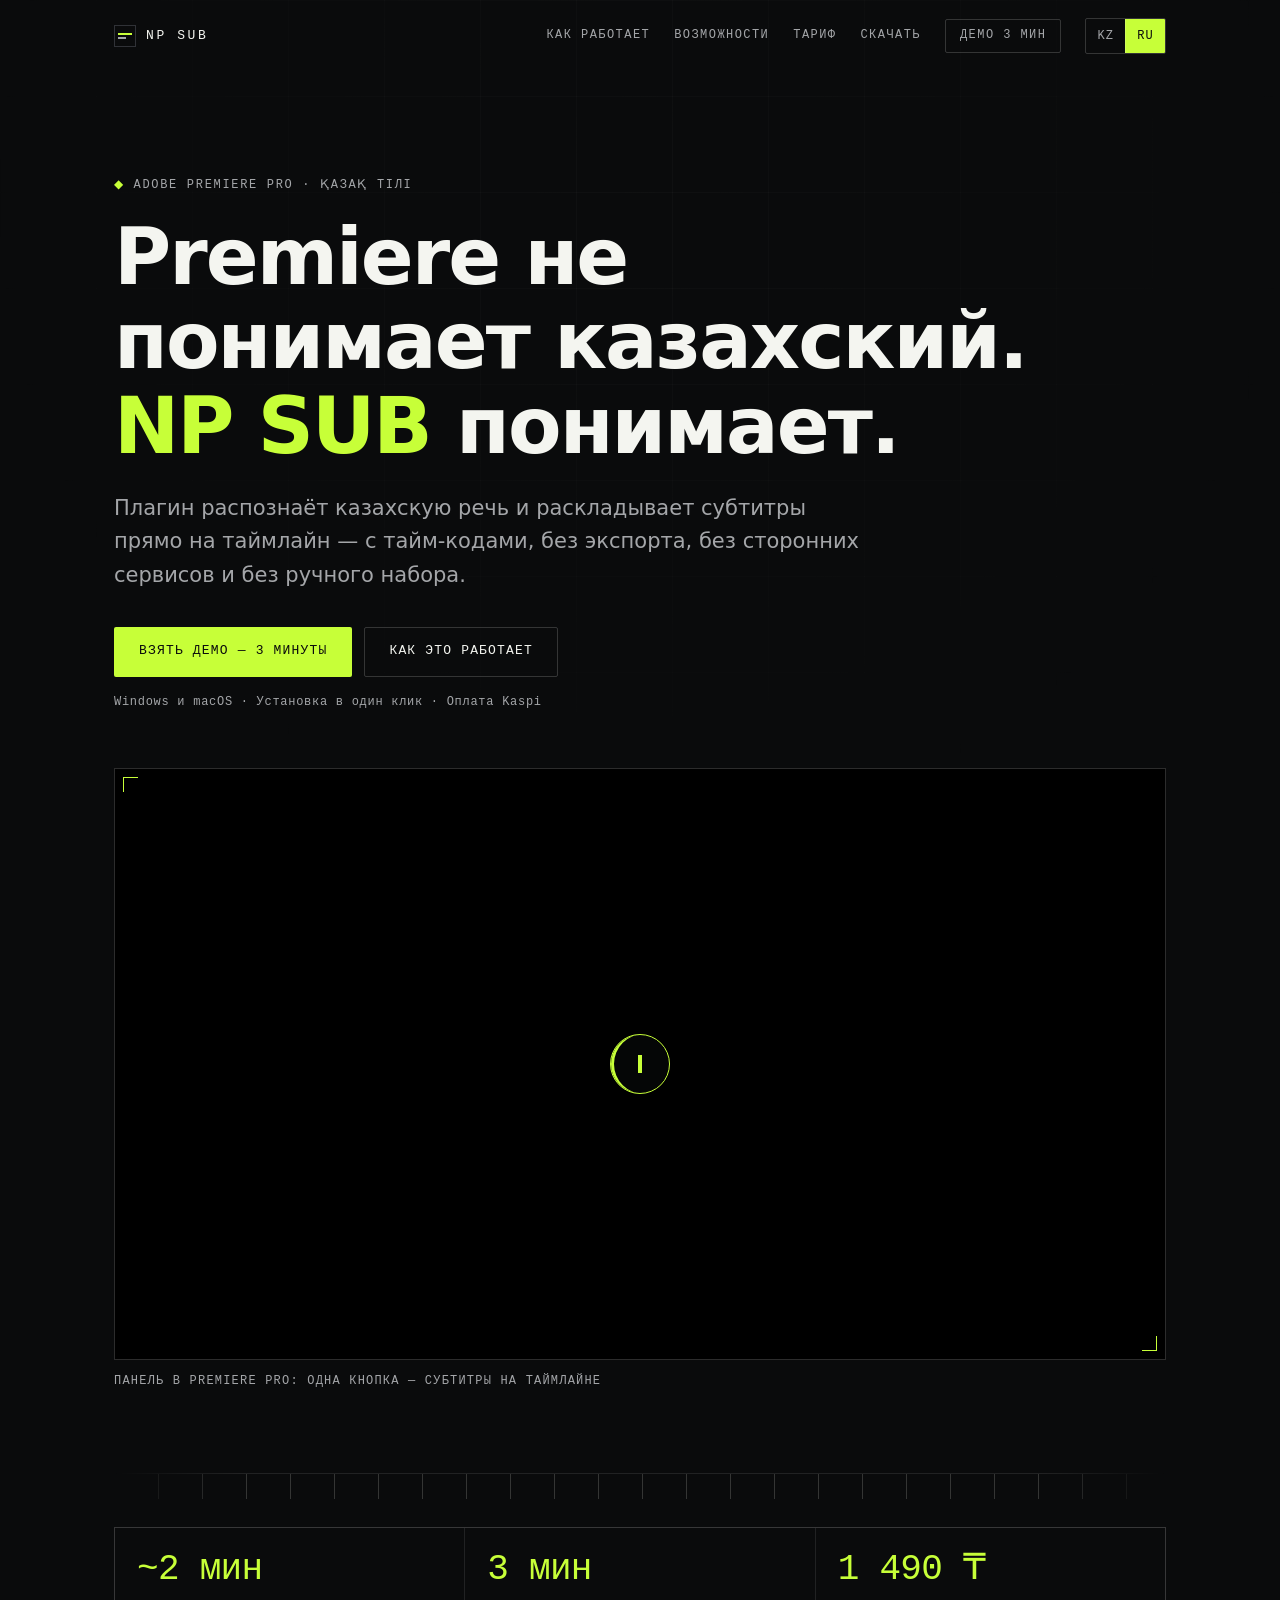
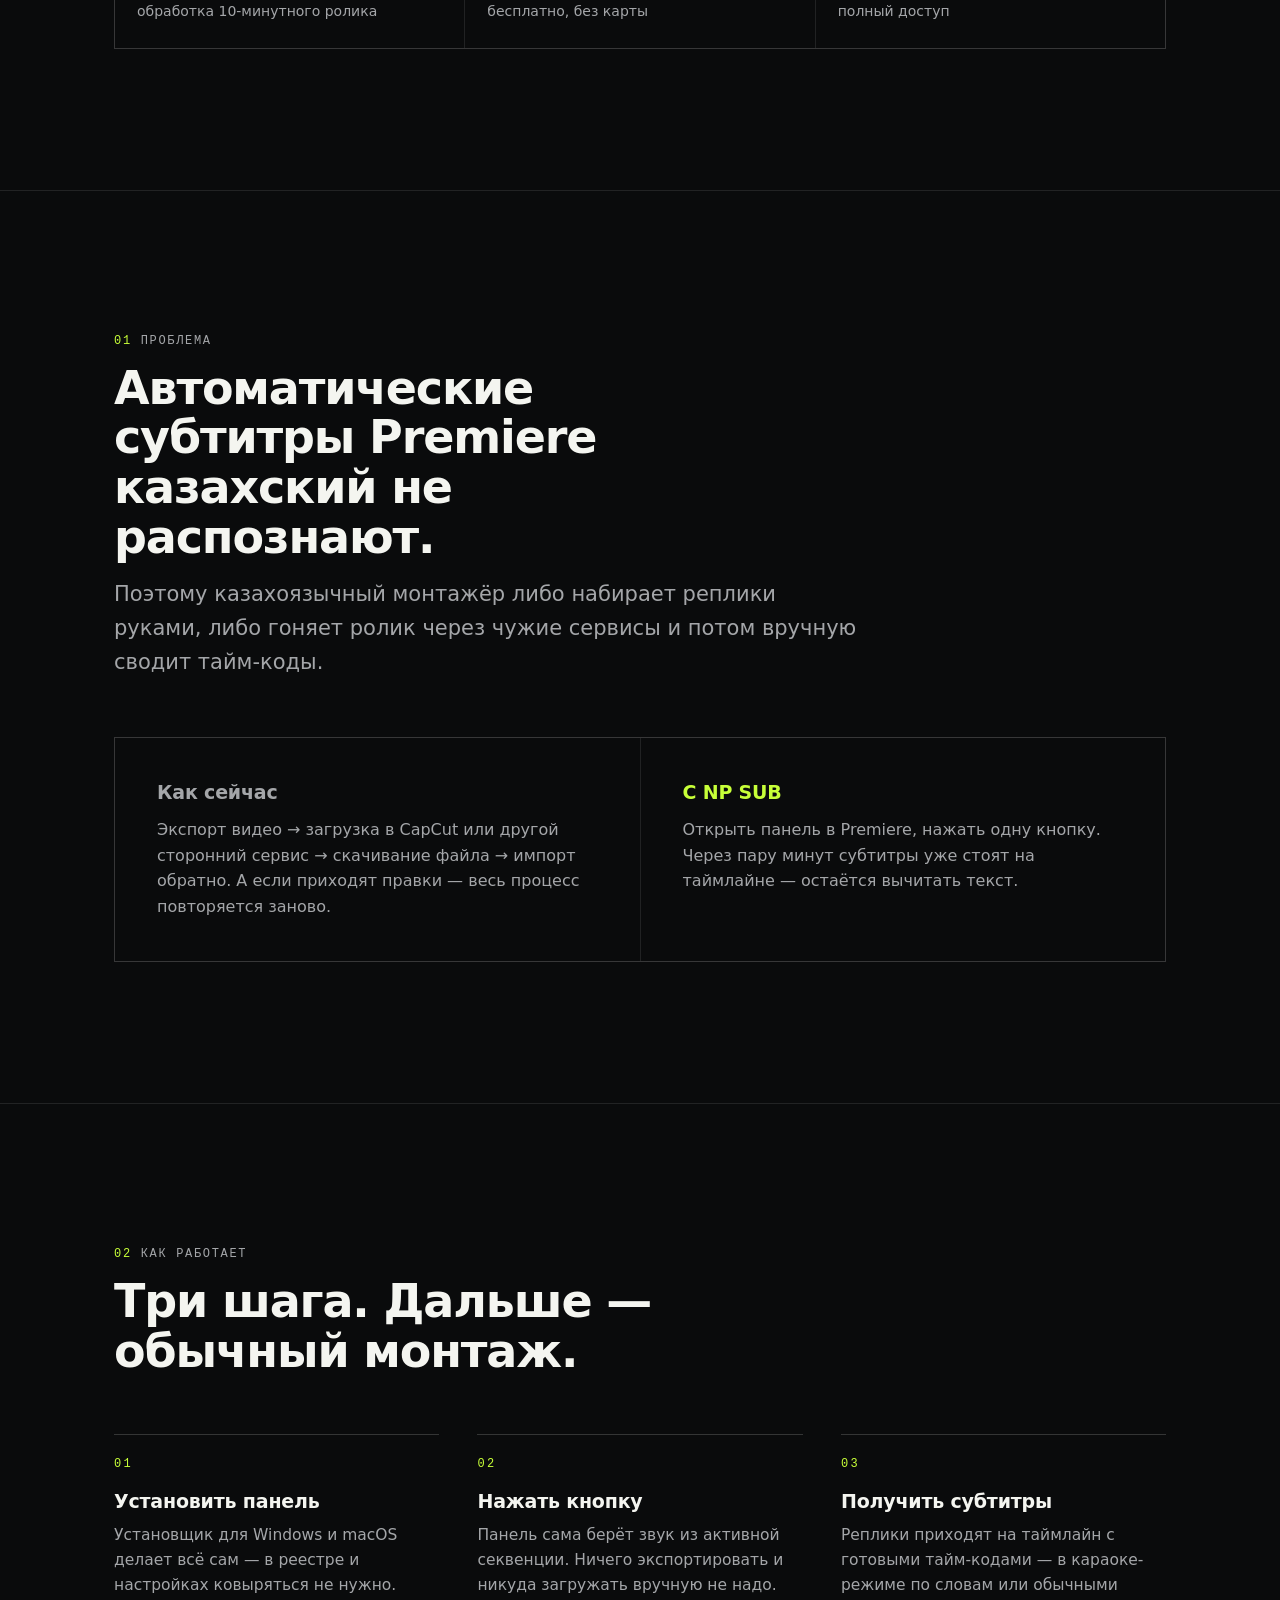
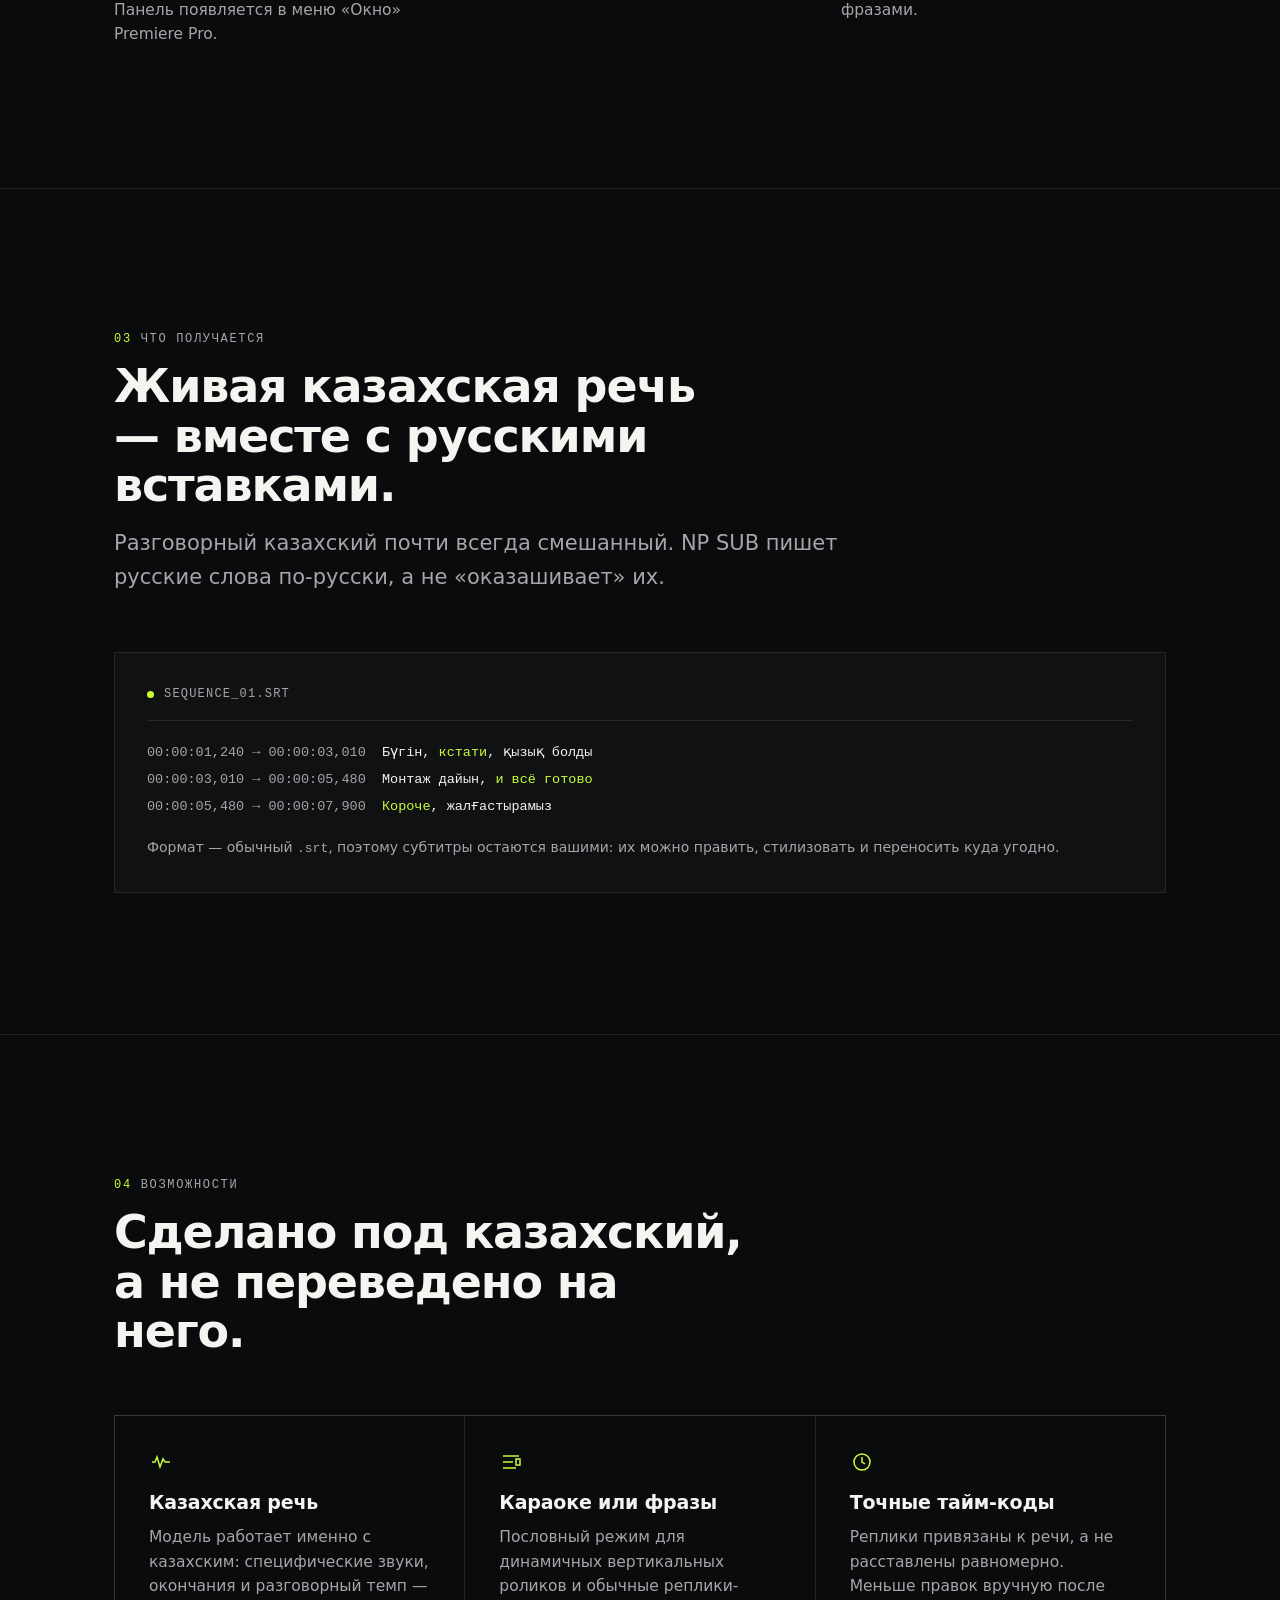
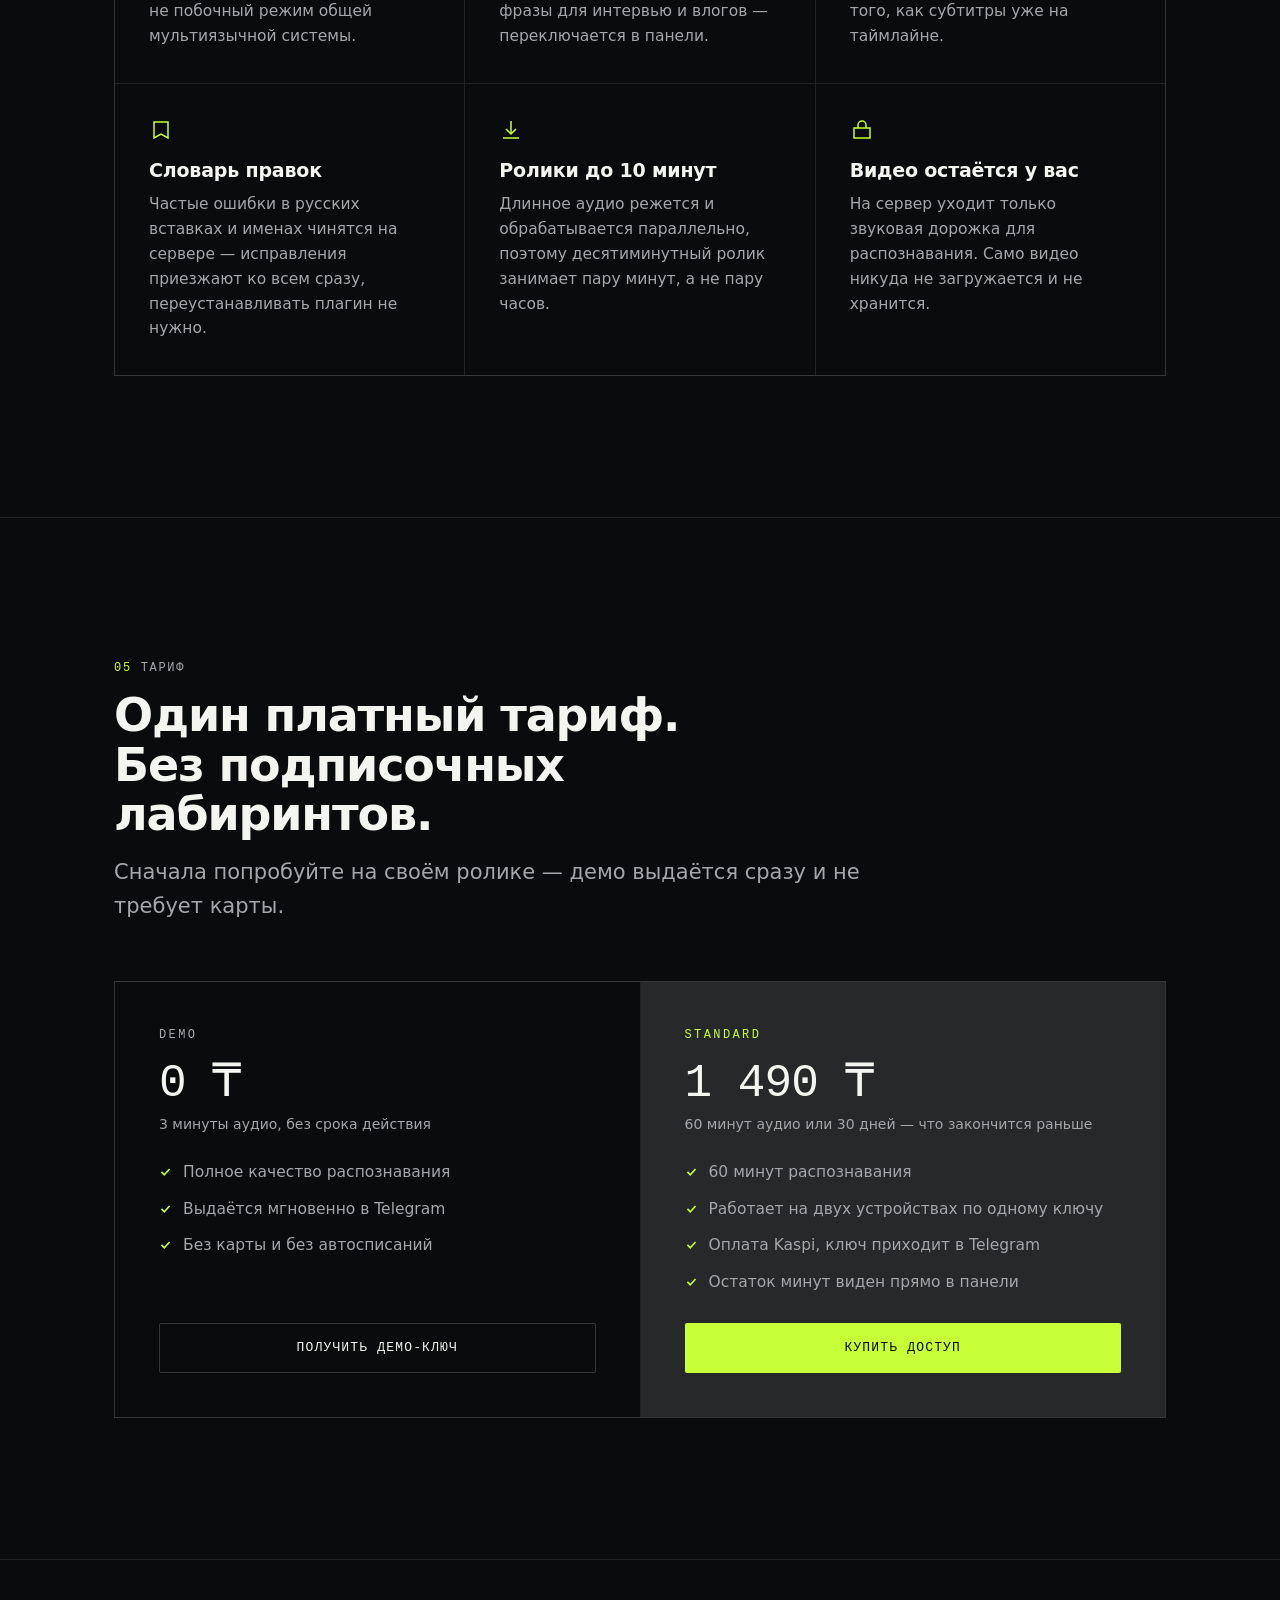
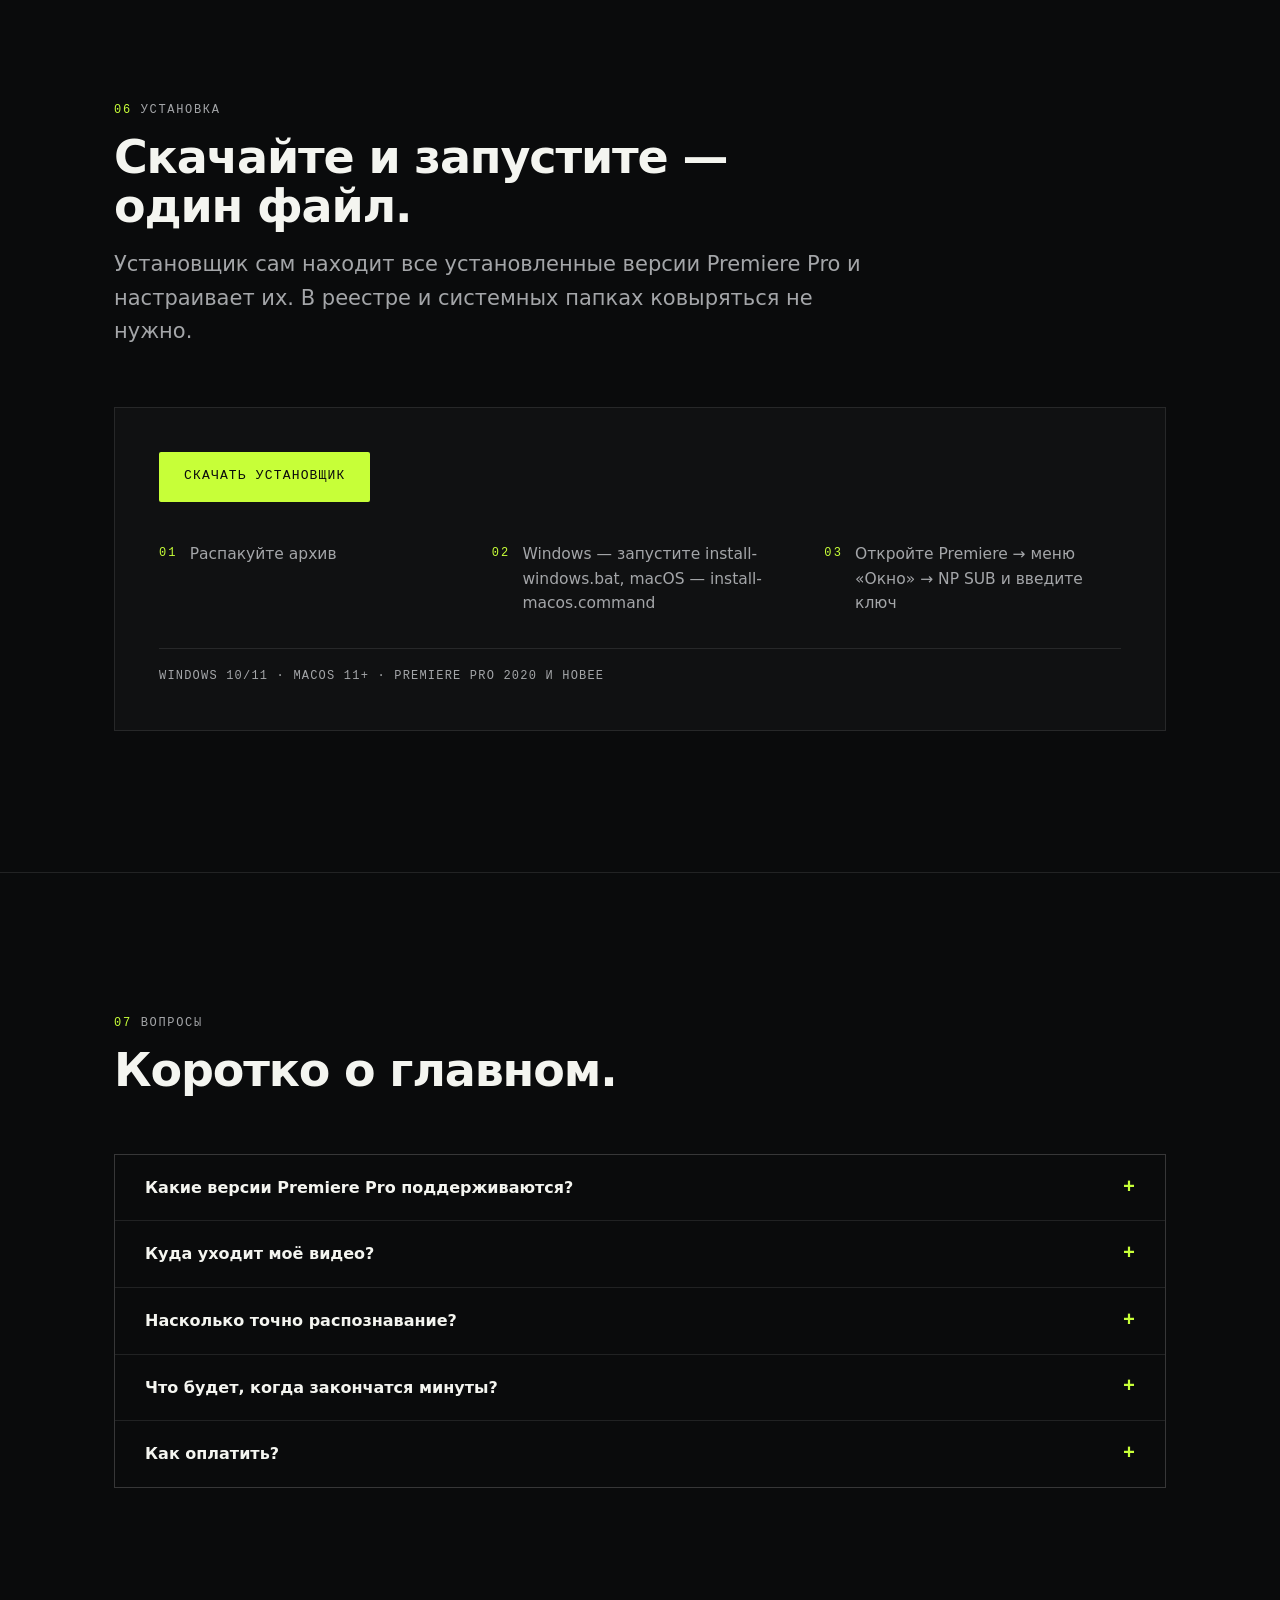
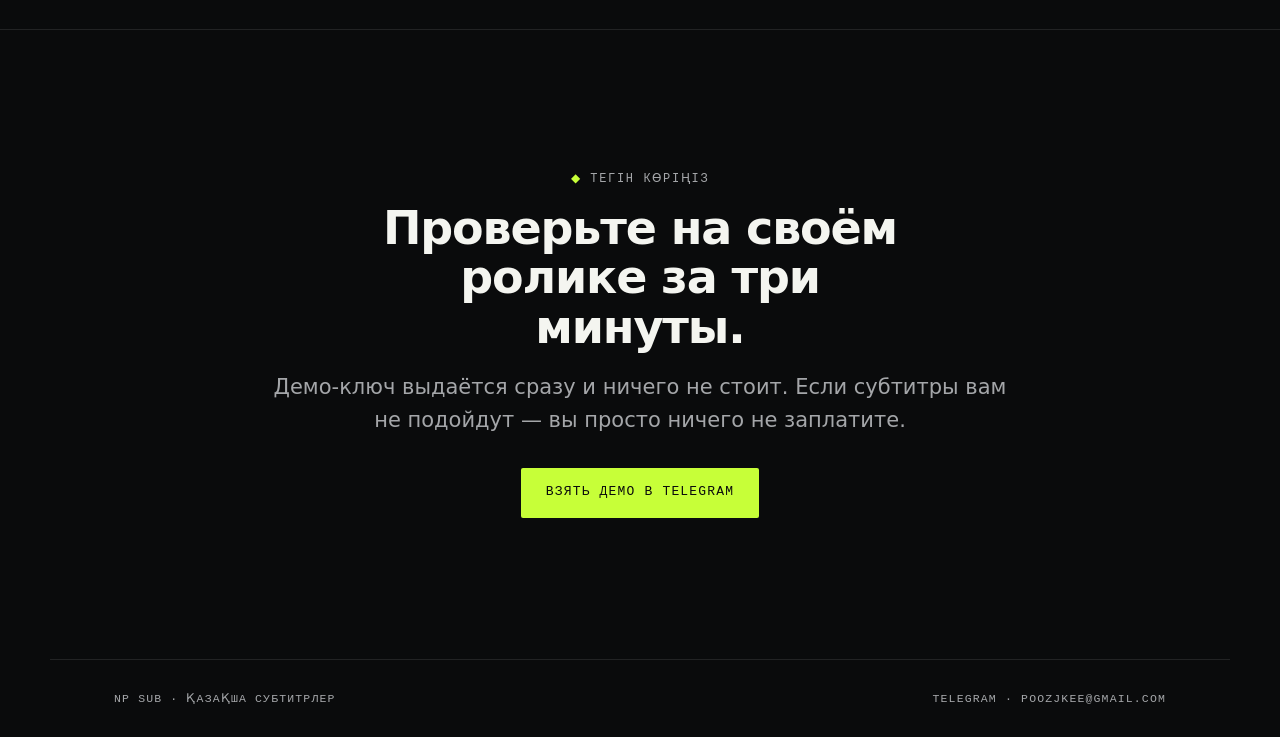
==== index.html @ 43d85bb6 "Опубликуй страницу продукта и установщик" ====
<!doctype html>
<html lang="ru">
<head>
<meta charset="utf-8">
<meta name="viewport" content="width=device-width, initial-scale=1">
<title>NP SUB — қазақша субтитры прямо в Premiere Pro</title>
<meta name="description" content="Плагин для Adobe Premiere Pro: распознаёт казахскую речь и ставит субтитры на таймлайн. Premiere этого не умеет — NP SUB умеет. Демо 3 минуты бесплатно.">
<meta property="og:title" content="NP SUB — қазақша субтитры прямо в Premiere Pro">
<meta property="og:description" content="Premiere не понимает казахский. NP SUB понимает: одна кнопка — субтитры на таймлайне.">
<meta property="og:type" content="website">
<meta name="theme-color" content="#0A0B0C">
<!--
  Политика безопасности. GitHub Pages не даёт настраивать HTTP-заголовки,
  поэтому политика задаётся тегом — так работает всё, кроме frame-ancestors
  (его через meta браузеры игнорируют).

  default-src 'none' — базово запрещено всё, дальше открываем только нужное.
  'unsafe-inline' для стилей и скриптов приходится оставить: страница намеренно
  одностраничная и самодостаточная, весь CSS и JS лежат внутри файла. Даже с
  этим послаблением политика закрывает главное: сторонние скрипты, кадры,
  плагины и любые исходящие соединения (connect-src 'self' — единственный
  запрос страницы это проверка наличия установщика на своём же хостинге).
-->
<meta http-equiv="Content-Security-Policy" content="
  default-src 'none';
  script-src 'self' 'unsafe-inline';
  style-src 'self' 'unsafe-inline' https://fonts.googleapis.com;
  font-src https://fonts.gstatic.com;
  img-src 'self' data:;
  media-src 'self';
  connect-src 'self';
  form-action 'none';
  base-uri 'none';
  object-src 'none';
  frame-src 'none'">
<meta name="referrer" content="strict-origin-when-cross-origin">
<link rel="icon" href="data:image/svg+xml,%3Csvg xmlns='http://www.w3.org/2000/svg' viewBox='0 0 22 22'%3E%3Crect width='22' height='22' fill='%230A0B0C'/%3E%3Crect x='4' y='8' width='14' height='2' fill='%23C7FF38'/%3E%3Crect x='4' y='12' width='8' height='2' fill='%23A4A6A9'/%3E%3C/svg%3E">
<link rel="preconnect" href="https://fonts.googleapis.com">
<link rel="preconnect" href="https://fonts.gstatic.com" crossorigin>
<link href="https://fonts.googleapis.com/css2?family=Manrope:wght@400;600;800&family=IBM+Plex+Mono:wght@400;500&display=swap" rel="stylesheet">
<style>
/*
 * NP SUB — лендинг. Тёмная энергия, контролируемое движение, техничность.
 * Палитра и типографика заданы владельцем продукта; всё остальное подчинено
 * одной задаче — довести посетителя до кнопки «Взять демо» в Telegram.
 *
 * Один файл без сборки и без внешних скриптов: страницу можно положить куда
 * угодно (GitHub Pages, Netlify, любой хостинг) простым копированием.
 * Тексты обоих языков лежат в словаре I18N внизу файла — правятся там же.
 */
:root {
  --night: #0A0B0C;
  --white: #F4F5F0;
  --lime: #C7FF38;
  --graphite: #303237;
  --gray: #A4A6A9;

  --line: rgba(244, 245, 240, 0.10);
  --line-strong: rgba(244, 245, 240, 0.18);
  --panel: rgba(244, 245, 240, 0.026);

  --sans: 'Manrope', system-ui, -apple-system, 'Segoe UI', Roboto, Arial, sans-serif;
  --mono: 'IBM Plex Mono', ui-monospace, SFMono-Regular, Menlo, Consolas, monospace;

  --gap: clamp(64px, 11vw, 148px);
  --pad: clamp(18px, 5vw, 64px);
}

* { box-sizing: border-box; }
html { scroll-behavior: smooth; -webkit-text-size-adjust: 100%; }
body {
  margin: 0;
  background: var(--night);
  color: var(--white);
  font-family: var(--sans);
  font-size: 17px;
  line-height: 1.6;
  -webkit-font-smoothing: antialiased;
  overflow-x: hidden;
}
img, svg { max-width: 100%; }
a { color: inherit; }

/* Тонкая техническая сетка на фоне: даёт «приборную» плоскость,
   но держится ниже порога заметности, чтобы не спорить с текстом. */
body::before {
  content: "";
  position: fixed;
  inset: 0;
  pointer-events: none;
  background:
    linear-gradient(var(--line) 1px, transparent 1px) 0 0 / 100% 96px,
    linear-gradient(90deg, var(--line) 1px, transparent 1px) 0 0 / 96px 100%;
  opacity: 0.28;
  mask-image: radial-gradient(circle at 50% 22%, #000 0%, transparent 78%);
  -webkit-mask-image: radial-gradient(circle at 50% 22%, #000 0%, transparent 78%);
  z-index: 0;
}

.wrap {
  position: relative;
  z-index: 1;
  max-width: 1180px;
  margin: 0 auto;
  padding: 0 var(--pad);
}

/* --- Служебная типографика: моно для всего, что «показания прибора» --- */
.mono {
  font-family: var(--mono);
  font-size: 12px;
  letter-spacing: 0.14em;
  text-transform: uppercase;
  color: var(--gray);
}
.mono .tick { color: var(--lime); }

h1, h2, h3 { font-weight: 800; letter-spacing: -0.025em; line-height: 1.08; margin: 0; }
h1 { font-size: clamp(31px, 7vw, 78px); }
h2 { font-size: clamp(25px, 4.4vw, 46px); }
h3 { font-size: 19px; letter-spacing: -0.01em; line-height: 1.3; }
p { margin: 0; }
.lead { font-size: clamp(16px, 2vw, 21px); color: var(--gray); max-width: 56ch; }
.lime { color: var(--lime); }

/* --- Шапка --- */
header {
  position: relative;
  z-index: 3;
  display: flex;
  align-items: center;
  justify-content: space-between;
  gap: 12px;
  padding: 18px var(--pad);
  max-width: 1180px;
  margin: 0 auto;
}
.brand { display: flex; align-items: center; gap: 10px; text-decoration: none; flex: none; }
.brand-name { font-family: var(--mono); font-size: 13px; letter-spacing: 0.2em; color: var(--white); }
.brand svg { display: block; }
.nav { display: flex; align-items: center; gap: 24px; }
.nav > a {
  font-family: var(--mono);
  font-size: 12px;
  letter-spacing: 0.12em;
  text-transform: uppercase;
  color: var(--gray);
  text-decoration: none;
  transition: color 180ms ease;
}
.nav > a:hover { color: var(--white); }

/* Переключатель языка: две короткие метки, активная — лаймом. */
.lang {
  display: flex;
  align-items: center;
  border: 1px solid var(--line-strong);
  border-radius: 2px;
  overflow: hidden;
  flex: none;
}
.lang button {
  appearance: none;
  background: none;
  border: 0;
  color: var(--gray);
  font-family: var(--mono);
  font-size: 12px;
  letter-spacing: 0.1em;
  padding: 0 11px;
  min-height: 34px;
  cursor: pointer;
  transition: color 160ms ease, background-color 160ms ease;
}
.lang button + button { border-left: 1px solid var(--line-strong); }
.lang button:hover { color: var(--white); }
.lang button[aria-pressed="true"] { background: var(--lime); color: var(--night); font-weight: 500; }
.lang button:focus-visible { outline: 2px solid var(--lime); outline-offset: -2px; }

@media (max-width: 860px) {
  .nav > a:not(.nav-cta) { display: none; }
}
@media (max-width: 460px) {
  /* На узком экране кнопка в шапке уступает место нижней панели действий. */
  .nav-cta { display: none; }
  .brand-name { font-size: 12px; letter-spacing: 0.16em; }
}

/* --- Кнопки --- */
.btn {
  display: inline-flex;
  align-items: center;
  justify-content: center;
  gap: 10px;
  min-height: 50px;
  padding: 0 24px;
  border-radius: 2px;
  border: 1px solid transparent;
  font-family: var(--mono);
  font-size: 13px;
  letter-spacing: 0.09em;
  text-transform: uppercase;
  text-align: center;
  text-decoration: none;
  cursor: pointer;
  transition: transform 180ms cubic-bezier(0.16, 1, 0.3, 1),
              background-color 180ms ease, color 180ms ease, border-color 180ms ease;
}
.btn-primary { background: var(--lime); color: var(--night); font-weight: 500; }
.btn-primary:hover { transform: translateY(-2px); background: #D5FF63; }
.btn-ghost { border-color: var(--line-strong); color: var(--white); }
.btn-ghost:hover { border-color: var(--lime); color: var(--lime); }
.btn:focus-visible, a:focus-visible, summary:focus-visible {
  outline: 2px solid var(--lime);
  outline-offset: 3px;
}
.nav-cta {
  border: 1px solid var(--line-strong);
  border-radius: 2px;
  display: inline-flex;
  align-items: center;
  min-height: 34px;
  padding: 0 14px;
}
.nav-cta:hover { border-color: var(--lime); color: var(--lime) !important; }
@media (max-width: 560px) {
  .btn { width: 100%; }         /* полноширинные цели пальцем не промахнёшься */
}

/* --- Герой --- */
.hero { padding: clamp(36px, 9vw, 104px) 0 var(--gap); }
.hero h1 { margin: 20px 0 24px; max-width: 17ch; }
.hero .lead { margin-bottom: 34px; }
.hero-actions { display: flex; flex-wrap: wrap; gap: 12px; align-items: center; }
.hero-note { font-family: var(--mono); font-size: 12px; color: var(--gray); letter-spacing: 0.06em; }

/* Линейка-шкала под геройским блоком — «прибор», а не украшение:
   она отбивает верх страницы от показателей. */
.ruler {
  margin-top: clamp(40px, 7vw, 82px);
  height: 26px;
  border-top: 1px solid var(--line);
  background-image: linear-gradient(90deg, var(--line-strong) 1px, transparent 1px);
  background-size: 44px 100%;
  background-repeat: repeat-x;
  mask-image: linear-gradient(90deg, transparent, #000 12%, #000 88%, transparent);
  -webkit-mask-image: linear-gradient(90deg, transparent, #000 12%, #000 88%, transparent);
}

/* --- Демонстрация в геройском блоке --- */
.demo-video { margin: clamp(32px, 5vw, 56px) 0 0; padding: 0; }
.frame {
  position: relative;
  /* Фикс. соотношение сторон — рамка не должна схлопываться до появления
     метаданных видео: на iOS с мобильным интернетом preload часто
     игнорируется, и без явной высоты блок был бы нулевой до самого play(). */
  aspect-ratio: 16 / 9;
  border: 1px solid var(--line-strong);
  background: #000;
  overflow: hidden;
}
/* Угловые засечки: рамка читается как «экран прибора», а не как картинка. */
.frame::before, .frame::after {
  content: "";
  position: absolute;
  width: 14px; height: 14px;
  border: 1px solid var(--lime);
  pointer-events: none;
  z-index: 2;
}
.frame::before { left: 8px; top: 8px; border-right: 0; border-bottom: 0; }
.frame::after { right: 8px; bottom: 8px; border-left: 0; border-top: 0; }
.demo-video video {
  position: absolute;
  inset: 0;
  width: 100%;
  height: 100%;
  object-fit: contain;   /* реальные пропорции экрана могут не совпасть с 16:9 */
}
.video-toggle {
  position: absolute;
  inset: 0;
  width: 100%;
  border: 0;
  background: transparent;
  cursor: pointer;
}
/* Пауза — показываем, что это управляемое видео, а не гифка. */
.video-toggle::after {
  content: "";
  position: absolute;
  left: 50%; top: 50%;
  width: 58px; height: 58px;
  transform: translate(-50%, -50%);
  border: 1px solid var(--lime);
  border-radius: 50%;
  background:
    linear-gradient(var(--lime), var(--lime)) center / 4px 18px no-repeat,
    rgba(10, 11, 12, 0.55);
  box-shadow: 4px 0 0 -1px var(--lime) inset;
  opacity: 0;
  transition: opacity 200ms ease;
}
.frame.paused .video-toggle::after { opacity: 1; }
.video-toggle:focus-visible { outline: 2px solid var(--lime); outline-offset: 3px; }
.demo-video figcaption { margin-top: 12px; letter-spacing: 0.1em; }

/* --- Показатели --- */
.stats {
  display: grid;
  grid-template-columns: repeat(auto-fit, minmax(200px, 1fr));
  gap: 1px;
  background: var(--line);
  border: 1px solid var(--line);
  margin-top: 28px;
}
.stat { background: var(--night); padding: 24px 22px; }
.stat b {
  display: block;
  font-family: var(--mono);
  font-size: clamp(24px, 3.6vw, 36px);
  font-weight: 500;
  color: var(--lime);
  letter-spacing: -0.02em;
  line-height: 1;
  margin-bottom: 9px;
}
.stat span { font-size: 14px; color: var(--gray); }

/* --- Секции --- */
section { padding: var(--gap) 0; border-top: 1px solid var(--line); }
.sec-head { margin-bottom: clamp(30px, 5vw, 58px); }
.sec-head h2 { margin: 13px 0 16px; max-width: 20ch; }

/* --- Проблема / решение --- */
.split { display: grid; grid-template-columns: 1fr 1fr; gap: 1px; background: var(--line); border: 1px solid var(--line); }
@media (max-width: 820px) { .split { grid-template-columns: 1fr; } }
.split > div { background: var(--night); padding: clamp(22px, 4vw, 42px); }
.split h3 { margin-bottom: 12px; }
.split p { color: var(--gray); font-size: 16px; }
.split .bad h3 { color: var(--gray); }
.split .good h3 { color: var(--lime); }

/* --- Шаги --- */
.steps { display: grid; grid-template-columns: repeat(3, 1fr); gap: clamp(22px, 3vw, 44px); }
@media (max-width: 820px) { .steps { grid-template-columns: 1fr; } }
.step { border-top: 1px solid var(--line-strong); padding-top: 20px; }
.step-n { font-family: var(--mono); font-size: 12px; letter-spacing: 0.2em; color: var(--lime); display: block; margin-bottom: 14px; }
.step h3 { margin-bottom: 10px; }
.step p { color: var(--gray); font-size: 15.5px; }

/* --- Демо-вывод (реальный формат .srt) --- */
.demo { border: 1px solid var(--line); background: var(--panel); padding: clamp(18px, 3vw, 32px); }
.demo-bar {
  display: flex;
  align-items: center;
  gap: 10px;
  padding-bottom: 16px;
  margin-bottom: 18px;
  border-bottom: 1px solid var(--line);
}
.dot { width: 7px; height: 7px; background: var(--lime); border-radius: 50%; flex: none; }
.demo-scroll { overflow-x: auto; -webkit-overflow-scrolling: touch; }
.demo pre {
  margin: 0;
  font-family: var(--mono);
  font-size: 13.5px;
  line-height: 2;
  color: var(--white);
  white-space: pre;
}
.demo .tc { color: var(--gray); }
.demo .ru { color: var(--lime); }
.demo-note { margin-top: 16px; font-size: 14px; color: var(--gray); }
@media (max-width: 560px) {
  /* На телефоне тайм-код и реплика не помещаются в строку — разносим по строкам,
     чтобы читать без горизонтальной прокрутки. */
  .demo pre { font-size: 12.5px; line-height: 1.75; white-space: pre-wrap; }
  .demo .tc { display: block; }
}

/* --- Возможности --- */
.grid {
  display: grid;
  grid-template-columns: repeat(auto-fit, minmax(268px, 1fr));
  gap: 1px;
  background: var(--line);
  border: 1px solid var(--line);
}
.card { background: var(--night); padding: clamp(22px, 3vw, 34px); }
.card svg { color: var(--lime); margin-bottom: 16px; display: block; }
.card h3 { margin-bottom: 10px; }
.card p { color: var(--gray); font-size: 15.5px; }

/* --- Тарифы --- */
.plans { display: grid; grid-template-columns: 1fr 1fr; gap: 1px; background: var(--line); border: 1px solid var(--line); }
@media (max-width: 820px) { .plans { grid-template-columns: 1fr; } }
.plan { background: var(--night); padding: clamp(24px, 4vw, 44px); display: flex; flex-direction: column; }
.plan.featured { background: var(--panel); }
.plan-name { font-family: var(--mono); font-size: 12px; letter-spacing: 0.2em; text-transform: uppercase; color: var(--gray); }
.plan.featured .plan-name { color: var(--lime); }
.price { font-family: var(--mono); font-size: clamp(32px, 5vw, 46px); font-weight: 500; letter-spacing: -0.02em; margin: 16px 0 6px; line-height: 1; }
.price-note { font-size: 14px; color: var(--gray); margin-bottom: 24px; }
.plan ul { list-style: none; margin: 0 0 28px; padding: 0; display: grid; gap: 12px; }
.plan li { display: flex; gap: 11px; align-items: flex-start; font-size: 15.5px; color: var(--gray); }
.plan li svg { flex: none; margin-top: 5px; color: var(--lime); }
.plan .btn { margin-top: auto; }

/* --- Скачивание --- */
.dl { border: 1px solid var(--line); background: var(--panel); padding: clamp(24px, 4vw, 44px); }
.dl .btn { margin-bottom: clamp(28px, 4vw, 40px); }
.dl-steps { display: grid; grid-template-columns: repeat(3, 1fr); gap: clamp(20px, 3vw, 36px); }
@media (max-width: 820px) { .dl-steps { grid-template-columns: 1fr; gap: 18px; } }
.dl-step { display: flex; gap: 12px; align-items: flex-start; }
.dl-n { font-family: var(--mono); font-size: 12px; letter-spacing: 0.18em; color: var(--lime); flex: none; padding-top: 2px; }
.dl-step p { font-size: 15.5px; color: var(--gray); }
.dl-note { margin-top: clamp(24px, 3vw, 32px); padding-top: 18px; border-top: 1px solid var(--line); letter-spacing: 0.1em; }

/* --- FAQ --- */
.faq { display: grid; gap: 1px; background: var(--line); border: 1px solid var(--line); }
details { background: var(--night); }
summary {
  padding: 20px clamp(18px, 3vw, 30px);
  min-height: 56px;
  cursor: pointer;
  font-weight: 600;
  font-size: 16px;
  list-style: none;
  display: flex;
  justify-content: space-between;
  gap: 16px;
  align-items: center;
  transition: color 180ms ease;
}
summary:hover { color: var(--lime); }
summary::-webkit-details-marker { display: none; }
summary::after { content: "+"; font-family: var(--mono); color: var(--lime); font-size: 20px; line-height: 1; flex: none; }
details[open] summary::after { content: "−"; }
details p { padding: 0 clamp(18px, 3vw, 30px) 22px; color: var(--gray); font-size: 15.5px; max-width: 74ch; }

/* --- Финальный призыв --- */
.final { text-align: center; padding: var(--gap) 0; border-top: 1px solid var(--line); }
.final h2 { margin: 14px auto 18px; max-width: 18ch; }
.final .lead { margin: 0 auto 30px; text-align: center; }

/* --- Подвал --- */
footer {
  border-top: 1px solid var(--line);
  padding: 30px var(--pad) calc(30px + var(--safe-bottom, 0px));
  max-width: 1180px;
  margin: 0 auto;
  display: flex;
  flex-wrap: wrap;
  gap: 14px;
  justify-content: space-between;
  align-items: center;
  font-family: var(--mono);
  font-size: 11.5px;
  letter-spacing: 0.1em;
  color: var(--gray);
  text-transform: uppercase;
}
footer a { text-decoration: none; }
footer a:hover { color: var(--lime); }

/* --- Мобильная панель действия ---
   На телефоне кнопка из шапки уезжает вверх и теряется, а решение о демо
   человек принимает где-то в середине страницы. Панель держит действие
   под большим пальцем, но появляется только после первого экрана. */
.dock {
  position: fixed;
  left: 0; right: 0; bottom: 0;
  z-index: 5;
  display: none;
  padding: 10px var(--pad) calc(10px + env(safe-area-inset-bottom));
  background: rgba(10, 11, 12, 0.92);
  backdrop-filter: blur(10px);
  -webkit-backdrop-filter: blur(10px);
  border-top: 1px solid var(--line-strong);
  transform: translateY(110%);
  transition: transform 260ms cubic-bezier(0.16, 1, 0.3, 1);
}
.dock.show { transform: none; }
@media (max-width: 560px) {
  .dock { display: block; }
  footer { padding-bottom: 104px; }   /* панель не должна накрывать подвал */
}

/* --- Пальцем, а не мышью ---
   На сенсорном экране в цель ниже ~44 px попадают мимо. Правило вешаем на
   pointer: coarse, а не на ширину: планшет бывает шире телефона, но палец у
   него тот же. На десктопе компактные 34 px остаются — там курсор точный. */
@media (pointer: coarse) {
  .brand { min-height: 44px; }
  .lang button { min-height: 44px; padding: 0 14px; }
  .nav-cta { min-height: 44px; }
  footer a { display: inline-flex; align-items: center; min-height: 44px; }
}
/* Ссылки навигации подрастают только там, где они вообще видны: на узком
   экране они скрыты, и `display` в правиле для пальца их бы вернул —
   навигация переставала влезать и появлялась горизонтальная прокрутка. */
@media (pointer: coarse) and (min-width: 861px) {
  .nav > a:not(.nav-cta) { min-height: 44px; display: inline-flex; align-items: center; }
}

/* --- Появление при скролле: движение подчёркивает порядок чтения --- */
.js .rise { opacity: 0; transform: translateY(18px); transition: opacity 520ms ease, transform 520ms cubic-bezier(0.16, 1, 0.3, 1); }
.js .rise.in { opacity: 1; transform: none; }
@media (prefers-reduced-motion: reduce) {
  html { scroll-behavior: auto; }
  .js .rise { opacity: 1; transform: none; transition: none; }
  .btn:hover { transform: none; }
  .dock { transition: none; }
}
</style>
</head>
<body>

<script>
  /* Появление блоков — украшение, а не условие читаемости. Метку `js` ставим
     до отрисовки: без JS страница видна целиком, с JS блоки проявляются. */
  document.documentElement.className += ' js';
</script>

<header>
  <a class="brand" href="#top" aria-label="NP SUB">
    <!-- Небольшой знак: две «дорожки» субтитров на таймлайне. -->
    <svg width="22" height="22" viewBox="0 0 22 22" fill="none" aria-hidden="true">
      <rect x="0.5" y="0.5" width="21" height="21" stroke="#303237"/>
      <rect x="4" y="8" width="14" height="2" fill="#C7FF38"/>
      <rect x="4" y="12" width="8" height="2" fill="#A4A6A9"/>
    </svg>
    <span class="brand-name">NP SUB</span>
  </a>
  <nav class="nav">
    <a href="#how" data-i18n="nav_how">Как работает</a>
    <a href="#features" data-i18n="nav_features">Возможности</a>
    <a href="#pricing" data-i18n="nav_pricing">Тариф</a>
    <a href="#download" data-i18n="nav_download">Скачать</a>
    <a class="nav-cta" href="#pricing" data-i18n="nav_cta">Демо 3 мин</a>
    <div class="lang" role="group" aria-label="Тіл / Язык">
      <button type="button" data-lang="kk" aria-pressed="false">KZ</button>
      <button type="button" data-lang="ru" aria-pressed="true">RU</button>
    </div>
  </nav>
</header>

<main id="top">

  <section class="hero" style="border-top: none;">
    <div class="wrap">
      <p class="mono rise"><span class="tick">◆</span> <span data-i18n="hero_kicker">Adobe Premiere Pro · Қазақ тілі</span></p>
      <h1 class="rise" data-i18n-html="hero_h1">Premiere не понимает казахский.<br><span class="lime">NP SUB</span> понимает.</h1>
      <p class="lead rise" data-i18n="hero_lead">Плагин распознаёт казахскую речь и раскладывает субтитры прямо на таймлайн — с тайм-кодами, без экспорта, без сторонних сервисов и без ручного набора.</p>
      <div class="hero-actions rise">
        <a class="btn btn-primary" href="#pricing" data-i18n="hero_cta">Взять демо — 3 минуты</a>
        <a class="btn btn-ghost" href="#how" data-i18n="hero_cta2">Как это работает</a>
      </div>
      <p class="hero-note rise" style="margin-top:16px;" data-i18n="hero_note">Windows и macOS · Установка в один клик · Оплата Kaspi</p>

      <!-- Демонстрация: показать работу сильнее, чем описать её.
           Файл лежит рядом со страницей; если его нет — блок просто скрывается
           (см. скрипт внизу), и страница остаётся целой. -->
      <figure class="demo-video rise" id="heroVideo">
        <div class="frame">
          <video id="heroVideoEl" playsinline muted loop preload="metadata"
                 aria-label="NP SUB в Premiere Pro">
            <source src="np-sub-animation.mp4" type="video/mp4">
          </video>
          <button type="button" class="video-toggle" id="videoToggle"
                  aria-label="play/pause"></button>
        </div>
        <figcaption class="mono" data-i18n="video_caption">Панель в Premiere Pro: одна кнопка — субтитры на таймлайне</figcaption>
      </figure>

      <div class="ruler" aria-hidden="true"></div>
      <div class="stats rise">
        <div class="stat"><b data-i18n="stat1_v">~2 мин</b><span data-i18n="stat1_l">обработка 10-минутного ролика</span></div>
        <div class="stat"><b data-i18n="stat2_v">3 мин</b><span data-i18n="stat2_l">бесплатно, без карты</span></div>
        <div class="stat"><b data-i18n="stat3_v">1 490 ₸</b><span data-i18n="stat3_l">полный доступ</span></div>
      </div>
    </div>
  </section>

  <section id="problem">
    <div class="wrap">
      <div class="sec-head rise">
        <p class="mono"><span class="tick">01</span> <span data-i18n="s1_kicker">Проблема</span></p>
        <h2 data-i18n="s1_h2">Автоматические субтитры Premiere казахский не распознают.</h2>
        <p class="lead" data-i18n="s1_lead">Поэтому казахоязычный монтажёр либо набирает реплики руками, либо гоняет ролик через чужие сервисы и потом вручную сводит тайм-коды.</p>
      </div>
      <div class="split rise">
        <div class="bad">
          <h3 data-i18n="s1_bad_h">Как сейчас</h3>
          <p data-i18n="s1_bad_p">Экспорт видео → загрузка в CapCut или другой сторонний сервис → скачивание файла → импорт обратно. А если приходят правки — весь процесс повторяется заново.</p>
        </div>
        <div class="good">
          <h3 data-i18n="s1_good_h">С NP SUB</h3>
          <p data-i18n="s1_good_p">Открыть панель в Premiere, нажать одну кнопку. Через пару минут субтитры уже стоят на таймлайне — остаётся вычитать текст.</p>
        </div>
      </div>
    </div>
  </section>

  <section id="how">
    <div class="wrap">
      <div class="sec-head rise">
        <p class="mono"><span class="tick">02</span> <span data-i18n="s2_kicker">Как работает</span></p>
        <h2 data-i18n="s2_h2">Три шага. Дальше — обычный монтаж.</h2>
      </div>
      <div class="steps">
        <div class="step rise">
          <span class="step-n">01</span>
          <h3 data-i18n="s2_1h">Установить панель</h3>
          <p data-i18n="s2_1p">Установщик для Windows и macOS делает всё сам — в реестре и настройках ковыряться не нужно. Панель появляется в меню «Окно» Premiere Pro.</p>
        </div>
        <div class="step rise">
          <span class="step-n">02</span>
          <h3 data-i18n="s2_2h">Нажать кнопку</h3>
          <p data-i18n="s2_2p">Панель сама берёт звук из активной секвенции. Ничего экспортировать и никуда загружать вручную не надо.</p>
        </div>
        <div class="step rise">
          <span class="step-n">03</span>
          <h3 data-i18n="s2_3h">Получить субтитры</h3>
          <p data-i18n="s2_3p">Реплики приходят на таймлайн с готовыми тайм-кодами — в караоке-режиме по словам или обычными фразами.</p>
        </div>
      </div>
    </div>
  </section>

  <section id="demo">
    <div class="wrap">
      <div class="sec-head rise">
        <p class="mono"><span class="tick">03</span> <span data-i18n="s3_kicker">Что получается</span></p>
        <h2 data-i18n="s3_h2">Живая казахская речь — вместе с русскими вставками.</h2>
        <p class="lead" data-i18n="s3_lead">Разговорный казахский почти всегда смешанный. NP SUB пишет русские слова по-русски, а не «оказашивает» их.</p>
      </div>
      <div class="demo rise">
        <div class="demo-bar">
          <span class="dot" aria-hidden="true"></span>
          <span class="mono" style="letter-spacing:0.1em;">sequence_01.srt</span>
        </div>
        <div class="demo-scroll">
          <pre><span class="tc">00:00:01,240 → 00:00:03,010</span>  Бүгін, <span class="ru">кстати</span>, қызық болды
<span class="tc">00:00:03,010 → 00:00:05,480</span>  Монтаж дайын, <span class="ru">и всё готово</span>
<span class="tc">00:00:05,480 → 00:00:07,900</span>  <span class="ru">Короче</span>, жалғастырамыз</pre>
        </div>
        <p class="demo-note" data-i18n-html="s3_note">Формат — обычный <span class="mono" style="font-size:13px; text-transform:none; letter-spacing:0;">.srt</span>, поэтому субтитры остаются вашими: их можно править, стилизовать и переносить куда угодно.</p>
      </div>
    </div>
  </section>

  <section id="features">
    <div class="wrap">
      <div class="sec-head rise">
        <p class="mono"><span class="tick">04</span> <span data-i18n="s4_kicker">Возможности</span></p>
        <h2 data-i18n="s4_h2">Сделано под казахский, а не переведено на него.</h2>
      </div>
      <div class="grid">
        <div class="card rise">
          <svg width="24" height="24" viewBox="0 0 24 24" fill="none" stroke="currentColor" stroke-width="1.5" aria-hidden="true"><path d="M3 12h3l2-5 3 10 3-8 2 3h5"/></svg>
          <h3 data-i18n="f1h">Казахская речь</h3>
          <p data-i18n="f1p">Модель работает именно с казахским: специфические звуки, окончания и разговорный темп — не побочный режим общей мультиязычной системы.</p>
        </div>
        <div class="card rise">
          <svg width="24" height="24" viewBox="0 0 24 24" fill="none" stroke="currentColor" stroke-width="1.5" aria-hidden="true"><path d="M4 6h16M4 12h10M4 18h13"/><rect x="17" y="9" width="4" height="6"/></svg>
          <h3 data-i18n="f2h">Караоке или фразы</h3>
          <p data-i18n="f2p">Пословный режим для динамичных вертикальных роликов и обычные реплики-фразы для интервью и влогов — переключается в панели.</p>
        </div>
        <div class="card rise">
          <svg width="24" height="24" viewBox="0 0 24 24" fill="none" stroke="currentColor" stroke-width="1.5" aria-hidden="true"><circle cx="12" cy="12" r="8"/><path d="M12 7v5l3 2"/></svg>
          <h3 data-i18n="f3h">Точные тайм-коды</h3>
          <p data-i18n="f3p">Реплики привязаны к речи, а не расставлены равномерно. Меньше правок вручную после того, как субтитры уже на таймлайне.</p>
        </div>
        <div class="card rise">
          <svg width="24" height="24" viewBox="0 0 24 24" fill="none" stroke="currentColor" stroke-width="1.5" aria-hidden="true"><path d="M5 4h14v16l-7-4-7 4z"/></svg>
          <h3 data-i18n="f4h">Словарь правок</h3>
          <p data-i18n="f4p">Частые ошибки в русских вставках и именах чинятся на сервере — исправления приезжают ко всем сразу, переустанавливать плагин не нужно.</p>
        </div>
        <div class="card rise">
          <svg width="24" height="24" viewBox="0 0 24 24" fill="none" stroke="currentColor" stroke-width="1.5" aria-hidden="true"><path d="M12 3v13"/><path d="M7 11l5 5 5-5"/><path d="M4 20h16"/></svg>
          <h3 data-i18n="f5h">Ролики до 10 минут</h3>
          <p data-i18n="f5p">Длинное аудио режется и обрабатывается параллельно, поэтому десятиминутный ролик занимает пару минут, а не пару часов.</p>
        </div>
        <div class="card rise">
          <svg width="24" height="24" viewBox="0 0 24 24" fill="none" stroke="currentColor" stroke-width="1.5" aria-hidden="true"><rect x="4" y="10" width="16" height="10"/><path d="M8 10V7a4 4 0 018 0v3"/></svg>
          <h3 data-i18n="f6h">Видео остаётся у вас</h3>
          <p data-i18n="f6p">На сервер уходит только звуковая дорожка для распознавания. Само видео никуда не загружается и не хранится.</p>
        </div>
      </div>
    </div>
  </section>

  <section id="pricing">
    <div class="wrap">
      <div class="sec-head rise">
        <p class="mono"><span class="tick">05</span> <span data-i18n="s5_kicker">Тариф</span></p>
        <h2 data-i18n="s5_h2">Один платный тариф. Без подписочных лабиринтов.</h2>
        <p class="lead" data-i18n="s5_lead">Сначала попробуйте на своём ролике — демо выдаётся сразу и не требует карты.</p>
      </div>
      <div class="plans rise">
        <div class="plan">
          <span class="plan-name">Demo</span>
          <p class="price" data-i18n="p1_price">0 ₸</p>
          <p class="price-note" data-i18n="p1_note">3 минуты аудио, без срока действия</p>
          <ul>
            <li><svg width="13" height="13" viewBox="0 0 16 16" fill="none" stroke="currentColor" stroke-width="2" aria-hidden="true"><path d="M3 8.5l3.5 3.5L13 5"/></svg><span data-i18n="p1_1">Полное качество распознавания</span></li>
            <li><svg width="13" height="13" viewBox="0 0 16 16" fill="none" stroke="currentColor" stroke-width="2" aria-hidden="true"><path d="M3 8.5l3.5 3.5L13 5"/></svg><span data-i18n="p1_2">Выдаётся мгновенно в Telegram</span></li>
            <li><svg width="13" height="13" viewBox="0 0 16 16" fill="none" stroke="currentColor" stroke-width="2" aria-hidden="true"><path d="M3 8.5l3.5 3.5L13 5"/></svg><span data-i18n="p1_3">Без карты и без автосписаний</span></li>
          </ul>
          <a class="btn btn-ghost" href="#" data-bot="price_demo" data-i18n="p1_cta">Получить демо-ключ</a>
        </div>
        <div class="plan featured">
          <span class="plan-name">Standard</span>
          <p class="price" data-i18n="p2_price">1 490 ₸</p>
          <p class="price-note" data-i18n="p2_note">60 минут аудио или 30 дней — что закончится раньше</p>
          <ul>
            <li><svg width="13" height="13" viewBox="0 0 16 16" fill="none" stroke="currentColor" stroke-width="2" aria-hidden="true"><path d="M3 8.5l3.5 3.5L13 5"/></svg><span data-i18n="p2_1">60 минут распознавания</span></li>
            <li><svg width="13" height="13" viewBox="0 0 16 16" fill="none" stroke="currentColor" stroke-width="2" aria-hidden="true"><path d="M3 8.5l3.5 3.5L13 5"/></svg><span data-i18n="p2_2">Работает на двух устройствах по одному ключу</span></li>
            <li><svg width="13" height="13" viewBox="0 0 16 16" fill="none" stroke="currentColor" stroke-width="2" aria-hidden="true"><path d="M3 8.5l3.5 3.5L13 5"/></svg><span data-i18n="p2_3">Оплата Kaspi, ключ приходит в Telegram</span></li>
            <li><svg width="13" height="13" viewBox="0 0 16 16" fill="none" stroke="currentColor" stroke-width="2" aria-hidden="true"><path d="M3 8.5l3.5 3.5L13 5"/></svg><span data-i18n="p2_4">Остаток минут виден прямо в панели</span></li>
          </ul>
          <a class="btn btn-primary" href="#" data-bot="price_buy" data-i18n="p2_cta">Купить доступ</a>
        </div>
      </div>
    </div>
  </section>

  <section id="download" hidden>
    <div class="wrap">
      <div class="sec-head rise">
        <p class="mono"><span class="tick">06</span> <span data-i18n="s6d_kicker">Установка</span></p>
        <h2 data-i18n="s6d_h2">Скачайте и запустите — один файл.</h2>
        <p class="lead" data-i18n="s6d_lead">Установщик сам находит все установленные версии Premiere Pro и настраивает их. В реестре и системных папках ковыряться не нужно.</p>
      </div>
      <div class="dl rise">
        <a class="btn btn-primary" id="dlBtn" href="download/NP-SUB-installer.zip" download data-i18n="dl_btn">Скачать установщик</a>
        <div class="dl-steps">
          <div class="dl-step">
            <span class="dl-n">01</span>
            <p data-i18n="dl_1">Распакуйте архив</p>
          </div>
          <div class="dl-step">
            <span class="dl-n">02</span>
            <p data-i18n="dl_2">Windows — запустите install-windows.bat, macOS — install-macos.command</p>
          </div>
          <div class="dl-step">
            <span class="dl-n">03</span>
            <p data-i18n="dl_3">Откройте Premiere → меню «Окно» → NP SUB и введите ключ</p>
          </div>
        </div>
        <p class="dl-note mono" data-i18n="dl_note">Windows 10/11 · macOS 11+ · Premiere Pro 2020 и новее</p>
      </div>
    </div>
  </section>

  <section id="faq">
    <div class="wrap">
      <div class="sec-head rise">
        <p class="mono"><span class="tick">07</span> <span data-i18n="s6_kicker">Вопросы</span></p>
        <h2 data-i18n="s6_h2">Коротко о главном.</h2>
      </div>
      <div class="faq rise">
        <details>
          <summary><span data-i18n="q1">Какие версии Premiere Pro поддерживаются?</span></summary>
          <p data-i18n="a1">Панель ставится во все версии Premiere Pro, где есть расширения CEP — это Premiere Pro 2020 (версия 14.0) и новее, на Windows и macOS. Установщик сам находит установленные версии и настраивает их.</p>
        </details>
        <details>
          <summary><span data-i18n="q2">Куда уходит моё видео?</span></summary>
          <p data-i18n="a2">Никуда. Панель извлекает только звуковую дорожку и отправляет на распознавание её. Видеофайл остаётся на вашем компьютере.</p>
        </details>
        <details>
          <summary><span data-i18n="q3">Насколько точно распознавание?</span></summary>
          <p data-i18n="a3">Достаточно точно, чтобы не набирать субтитры с нуля: вы получаете готовую раскладку по тайм-кодам и вычитываете текст. Полностью безошибочного распознавания казахской разговорной речи сегодня не даёт никто — мы честно говорим, что вычитка нужна.</p>
        </details>
        <details>
          <summary><span data-i18n="q4">Что будет, когда закончатся минуты?</span></summary>
          <p data-i18n="a4">Бот заранее предупредит, что остаток подходит к концу, и пришлёт ссылку на продление. Остаток минут всегда виден в самой панели.</p>
        </details>
        <details>
          <summary><span data-i18n="q5">Как оплатить?</span></summary>
          <p data-i18n="a5">Переводом Kaspi. После подтверждения оплаты бот сам выдаёт ключ в том же чате — ждать ответа менеджера отдельно не нужно.</p>
        </details>
      </div>
    </div>
  </section>

  <section class="final">
    <div class="wrap">
      <p class="mono rise"><span class="tick">◆</span> <span data-i18n="fin_kicker">Тегін көріңіз</span></p>
      <h2 class="rise" data-i18n="fin_h2">Проверьте на своём ролике за три минуты.</h2>
      <p class="lead rise" data-i18n="fin_lead">Демо-ключ выдаётся сразу и ничего не стоит. Если субтитры вам не подойдут — вы просто ничего не заплатите.</p>
      <p class="rise"><a class="btn btn-primary" href="#" data-bot="final" data-i18n="fin_cta">Взять демо в Telegram</a></p>
    </div>
  </section>

</main>

<footer>
  <span data-i18n="foot_1">NP SUB · Қазақша субтитрлер</span>
  <span><a href="#" data-bot="footer">Telegram</a> · <a href="mailto:poozjkee@gmail.com">poozjkee@gmail.com</a></span>
</footer>

<div class="dock" id="dock">
  <a class="btn btn-primary" href="#" data-bot="dock" data-i18n="dock_cta">Взять демо — 3 минуты</a>
</div>

<script>
/* Адрес бота задаётся здесь один раз — все кнопки страницы берут его отсюда. */
var BOT_URL = "https://t.me/np_subbot";

/*
 * Словарь. Русский лежит прямо в разметке (он же и запасной вариант),
 * здесь — казахский и русские строки для обратного переключения.
 * Ключи с пометкой _html содержат разметку и подставляются как HTML.
 */
var I18N = {
  kk: {
    title: "NP SUB — Premiere Pro-да қазақша субтитрлер",
    nav_how: "Қалай жұмыс істейді", nav_features: "Мүмкіндіктер",
    nav_pricing: "Тариф", nav_cta: "Демо 3 мин",

    hero_kicker: "Adobe Premiere Pro · Қазақ тілі",
    hero_h1: "Premiere қазақшаны түсінбейді.<br><span class=\"lime\">NP SUB</span> түсінеді.",
    hero_lead: "Плагин қазақ тіліндегі сөзді танып, субтитрлерді тікелей таймлайнға қояды — тайм-кодтарымен, экспортсыз, бөгде сервистерсіз және қолмен терусіз.",
    hero_cta: "Демо алу — 3 минут", hero_cta2: "Қалай жұмыс істейді",
    hero_note: "Windows және macOS · Бір рет басып орнату · Kaspi арқылы төлем",
    video_caption: "Premiere Pro-дағы панель: бір батырма — таймлайндағы субтитрлер",

    stat1_v: "~2 мин", stat1_l: "10 минуттық роликті өңдеу",
    stat2_v: "3 мин", stat2_l: "тегін, картасыз",
    stat3_v: "1 490 ₸", stat3_l: "толық қолжетімділік",

    s1_kicker: "Мәселе",
    s1_h2: "Premiere-дің автоматты субтитрлері қазақшаны танымайды.",
    s1_lead: "Сондықтан қазақтілді монтаждаушы не барлық сөзді қолмен тереді, не роликті бөгде сервистерге салып, тайм-кодтарды қайтадан келтіреді.",
    s1_bad_h: "Қазіргі жағдай",
    s1_bad_p: "Видеоны экспорттау → CapCut-қа немесе басқа бөгде сервиске жүктеу → файлды жүктеп алу → кері импорттау. Ал түзету келсе — бүкіл процесс қайтадан басталады.",
    s1_good_h: "NP SUB-пен",
    s1_good_p: "Premiere-де панельді ашып, бір батырманы басасыз. Бірер минуттан кейін субтитрлер таймлайнда тұрады — тек мәтінді оқып шығу қалады.",

    s2_kicker: "Қалай жұмыс істейді",
    s2_h2: "Үш қадам. Әрі қарай — әдеттегі монтаж.",
    s2_1h: "Панельді орнату",
    s2_1p: "Windows пен macOS-қа арналған орнатқыш бәрін өзі жасайды — тізілімді өзгертудің қажеті жоқ. Панель Premiere Pro-ның «Window» мәзірінде пайда болады.",
    s2_2h: "Батырманы басу",
    s2_2p: "Панель дыбысты белсенді секвенциядан өзі алады. Ештеңені экспорттап, қолмен жүктеудің қажеті жоқ.",
    s2_3h: "Субтитрлерді алу",
    s2_3p: "Репликалар таймлайнға дайын тайм-кодтарымен түседі — сөзбе-сөз караоке режимінде немесе әдеттегі сөйлемдермен.",

    s3_kicker: "Нәтиже",
    s3_h2: "Тірі қазақ тілі — орысша кірме сөздерімен бірге.",
    s3_lead: "Ауызекі қазақ тілі әрдайым дерлік аралас. NP SUB орысша сөздерді орысша жазады, оларды «қазақшаламайды».",
    s3_note: "Формат — кәдімгі <span class=\"mono\" style=\"font-size:13px; text-transform:none; letter-spacing:0;\">.srt</span>, сондықтан субтитрлер сіздікі болып қала береді: оларды түзетуге, безендіруге және кез келген жерге көшіруге болады.",

    s4_kicker: "Мүмкіндіктер",
    s4_h2: "Қазақ тіліне аударылған емес — қазақ тілі үшін жасалған.",
    f1h: "Қазақ тілі",
    f1p: "Модель нақ қазақ тілімен жұмыс істейді: тән дыбыстар, жалғаулар және ауызекі қарқын — жалпы көптілді жүйенің қосалқы режимі емес.",
    f2h: "Караоке немесе сөйлем",
    f2p: "Тік әрі динамикалық роликтерге — сөзбе-сөз режим, сұхбат пен влогқа — әдеттегі сөйлемдер. Панельде ауыстырылады.",
    f3h: "Дәл тайм-кодтар",
    f3p: "Репликалар біркелкі таратылмай, нақты сөзге байланады. Субтитрлер таймлайнға түскен соң қолмен түзету азаяды.",
    f4h: "Түзетулер сөздігі",
    f4p: "Орысша кірме сөздер мен есімдердегі жиі қателер серверде түзетіледі — түзету бәріне бірден жетеді, плагинді қайта орнатудың қажеті жоқ.",
    f5h: "10 минутқа дейінгі роликтер",
    f5p: "Ұзын дыбыс бөліктерге бөлініп, қатар өңделеді. Сондықтан он минуттық ролик бірер минут алады, бірер сағат емес.",
    f6h: "Видео сізде қалады",
    f6p: "Серверге тек тану үшін қажет дыбыс жолағы жіберіледі. Видеоның өзі ешқайда жүктелмейді және сақталмайды.",

    s5_kicker: "Тариф",
    s5_h2: "Бір ғана ақылы тариф. Шатастыратын жазылымдарсыз.",
    s5_lead: "Алдымен өз ролигіңізде байқап көріңіз — демо бірден беріледі және карта сұралмайды.",
    p1_price: "0 ₸", p1_note: "3 минут дыбыс, мерзімсіз",
    p1_1: "Тану сапасы толық көлемде",
    p1_2: "Telegram-да лезде беріледі",
    p1_3: "Картасыз, автоматты шегерімсіз",
    p1_cta: "Демо кілт алу",
    p2_price: "1 490 ₸", p2_note: "60 минут дыбыс немесе 30 күн — қайсысы бұрын бітсе",
    p2_1: "60 минут тану",
    p2_2: "Бір кілт екі құрылғыда жұмыс істейді",
    p2_3: "Kaspi арқылы төлем, кілт Telegram-ға келеді",
    p2_4: "Қалған минут панельде көрініп тұрады",
    p2_cta: "Қолжетімділік сатып алу",

    nav_download: "Жүктеу",
    s6d_kicker: "Орнату",
    s6d_h2: "Жүктеп алып, іске қосыңыз — бір ғана файл.",
    s6d_lead: "Орнатқыш Premiere Pro-ның орнатылған барлық нұсқасын өзі тауып баптайды. Тізілім мен жүйелік қалталарға тиудің қажеті жоқ.",
    dl_btn: "Орнатқышты жүктеу",
    dl_1: "Мұрағатты ашыңыз",
    dl_2: "Windows — install-windows.bat, macOS — install-macos.command файлын іске қосыңыз",
    dl_3: "Premiere → «Window» мәзірі → NP SUB ашып, кілтті енгізіңіз",
    dl_note: "Windows 10/11 · macOS 11+ · Premiere Pro 2020 және жаңалары",
    s6_kicker: "Сұрақтар", s6_h2: "Ең бастысы — қысқаша.",
    q1: "Premiere Pro-ның қандай нұсқалары қолдау табады?",
    a1: "Панель CEP кеңейтімдері бар барлық нұсқаға орнатылады — бұл Premiere Pro 2020 (14.0 нұсқасы) және одан жаңалары, Windows пен macOS-та. Орнатқыш орнатылған нұсқаларды өзі тауып, баптайды.",
    q2: "Менің видеом қайда кетеді?",
    a2: "Ешқайда. Панель тек дыбыс жолағын бөліп алып, тануға соны жібереді. Видеофайл сіздің компьютеріңізде қалады.",
    q3: "Тану қаншалықты дәл?",
    a3: "Субтитрлерді нөлден теруге тура келмейтіндей дәл: сіз тайм-кодтары дайын мәтінді алып, оны тек оқып шығасыз. Ауызекі қазақ тілін мүлдем қатесіз тану бүгінде ешкімде жоқ — мәтінді тексеру керектігін ашық айтамыз.",
    q4: "Минут біткенде не болады?",
    a4: "Бот қалған уақыт азайғанын алдын ала ескертіп, ұзарту сілтемесін жібереді. Қалған минут панельде әрқашан көрініп тұрады.",
    q5: "Қалай төлеймін?",
    a5: "Kaspi аударымымен. Төлем расталған соң бот кілтті сол чатта өзі береді — менеджердің жауабын бөлек күтудің қажеті жоқ.",

    fin_kicker: "Тегін көріңіз",
    fin_h2: "Өз ролигіңізде үш минутта тексеріп көріңіз.",
    fin_lead: "Демо кілт бірден беріледі және тегін. Субтитрлер ұнамаса — ештеңе төлемейсіз.",
    fin_cta: "Telegram-нан демо алу",
    dock_cta: "Демо алу — 3 минут",
    foot_1: "NP SUB · Қазақша субтитрлер"
  },
  ru: {
    title: "NP SUB — қазақша субтитры прямо в Premiere Pro",
    nav_how: "Как работает", nav_features: "Возможности",
    nav_pricing: "Тариф", nav_cta: "Демо 3 мин",

    hero_kicker: "Adobe Premiere Pro · Қазақ тілі",
    hero_h1: "Premiere не понимает казахский.<br><span class=\"lime\">NP SUB</span> понимает.",
    hero_lead: "Плагин распознаёт казахскую речь и раскладывает субтитры прямо на таймлайн — с тайм-кодами, без экспорта, без сторонних сервисов и без ручного набора.",
    hero_cta: "Взять демо — 3 минуты", hero_cta2: "Как это работает",
    hero_note: "Windows и macOS · Установка в один клик · Оплата Kaspi",
    video_caption: "Панель в Premiere Pro: одна кнопка — субтитры на таймлайне",

    stat1_v: "~2 мин", stat1_l: "обработка 10-минутного ролика",
    stat2_v: "3 мин", stat2_l: "бесплатно, без карты",
    stat3_v: "1 490 ₸", stat3_l: "полный доступ",

    s1_kicker: "Проблема",
    s1_h2: "Автоматические субтитры Premiere казахский не распознают.",
    s1_lead: "Поэтому казахоязычный монтажёр либо набирает реплики руками, либо гоняет ролик через чужие сервисы и потом вручную сводит тайм-коды.",
    s1_bad_h: "Как сейчас",
    s1_bad_p: "Экспорт видео → загрузка в CapCut или другой сторонний сервис → скачивание файла → импорт обратно. А если приходят правки — весь процесс повторяется заново.",
    s1_good_h: "С NP SUB",
    s1_good_p: "Открыть панель в Premiere, нажать одну кнопку. Через пару минут субтитры уже стоят на таймлайне — остаётся вычитать текст.",

    s2_kicker: "Как работает",
    s2_h2: "Три шага. Дальше — обычный монтаж.",
    s2_1h: "Установить панель",
    s2_1p: "Установщик для Windows и macOS делает всё сам — в реестре и настройках ковыряться не нужно. Панель появляется в меню «Окно» Premiere Pro.",
    s2_2h: "Нажать кнопку",
    s2_2p: "Панель сама берёт звук из активной секвенции. Ничего экспортировать и никуда загружать вручную не надо.",
    s2_3h: "Получить субтитры",
    s2_3p: "Реплики приходят на таймлайн с готовыми тайм-кодами — в караоке-режиме по словам или обычными фразами.",

    s3_kicker: "Что получается",
    s3_h2: "Живая казахская речь — вместе с русскими вставками.",
    s3_lead: "Разговорный казахский почти всегда смешанный. NP SUB пишет русские слова по-русски, а не «оказашивает» их.",
    s3_note: "Формат — обычный <span class=\"mono\" style=\"font-size:13px; text-transform:none; letter-spacing:0;\">.srt</span>, поэтому субтитры остаются вашими: их можно править, стилизовать и переносить куда угодно.",

    s4_kicker: "Возможности",
    s4_h2: "Сделано под казахский, а не переведено на него.",
    f1h: "Казахская речь",
    f1p: "Модель работает именно с казахским: специфические звуки, окончания и разговорный темп — не побочный режим общей мультиязычной системы.",
    f2h: "Караоке или фразы",
    f2p: "Пословный режим для динамичных вертикальных роликов и обычные реплики-фразы для интервью и влогов — переключается в панели.",
    f3h: "Точные тайм-коды",
    f3p: "Реплики привязаны к речи, а не расставлены равномерно. Меньше правок вручную после того, как субтитры уже на таймлайне.",
    f4h: "Словарь правок",
    f4p: "Частые ошибки в русских вставках и именах чинятся на сервере — исправления приезжают ко всем сразу, переустанавливать плагин не нужно.",
    f5h: "Ролики до 10 минут",
    f5p: "Длинное аудио режется и обрабатывается параллельно, поэтому десятиминутный ролик занимает пару минут, а не пару часов.",
    f6h: "Видео остаётся у вас",
    f6p: "На сервер уходит только звуковая дорожка для распознавания. Само видео никуда не загружается и не хранится.",

    s5_kicker: "Тариф",
    s5_h2: "Один платный тариф. Без подписочных лабиринтов.",
    s5_lead: "Сначала попробуйте на своём ролике — демо выдаётся сразу и не требует карты.",
    p1_price: "0 ₸", p1_note: "3 минуты аудио, без срока действия",
    p1_1: "Полное качество распознавания",
    p1_2: "Выдаётся мгновенно в Telegram",
    p1_3: "Без карты и без автосписаний",
    p1_cta: "Получить демо-ключ",
    p2_price: "1 490 ₸", p2_note: "60 минут аудио или 30 дней — что закончится раньше",
    p2_1: "60 минут распознавания",
    p2_2: "Работает на двух устройствах по одному ключу",
    p2_3: "Оплата Kaspi, ключ приходит в Telegram",
    p2_4: "Остаток минут виден прямо в панели",
    p2_cta: "Купить доступ",

    nav_download: "Скачать",
    s6d_kicker: "Установка",
    s6d_h2: "Скачайте и запустите — один файл.",
    s6d_lead: "Установщик сам находит все установленные версии Premiere Pro и настраивает их. В реестре и системных папках ковыряться не нужно.",
    dl_btn: "Скачать установщик",
    dl_1: "Распакуйте архив",
    dl_2: "Windows — запустите install-windows.bat, macOS — install-macos.command",
    dl_3: "Откройте Premiere → меню «Окно» → NP SUB и введите ключ",
    dl_note: "Windows 10/11 · macOS 11+ · Premiere Pro 2020 и новее",
    s6_kicker: "Вопросы", s6_h2: "Коротко о главном.",
    q1: "Какие версии Premiere Pro поддерживаются?",
    a1: "Панель ставится во все версии Premiere Pro, где есть расширения CEP — это Premiere Pro 2020 (версия 14.0) и новее, на Windows и macOS. Установщик сам находит установленные версии и настраивает их.",
    q2: "Куда уходит моё видео?",
    a2: "Никуда. Панель извлекает только звуковую дорожку и отправляет на распознавание её. Видеофайл остаётся на вашем компьютере.",
    q3: "Насколько точно распознавание?",
    a3: "Достаточно точно, чтобы не набирать субтитры с нуля: вы получаете готовую раскладку по тайм-кодам и вычитываете текст. Полностью безошибочного распознавания казахской разговорной речи сегодня не даёт никто — мы честно говорим, что вычитка нужна.",
    q4: "Что будет, когда закончатся минуты?",
    a4: "Бот заранее предупредит, что остаток подходит к концу, и пришлёт ссылку на продление. Остаток минут всегда виден в самой панели.",
    q5: "Как оплатить?",
    a5: "Переводом Kaspi. После подтверждения оплаты бот сам выдаёт ключ в том же чате — ждать ответа менеджера отдельно не нужно.",

    fin_kicker: "Тегін көріңіз",
    fin_h2: "Проверьте на своём ролике за три минуты.",
    fin_lead: "Демо-ключ выдаётся сразу и ничего не стоит. Если субтитры вам не подойдут — вы просто ничего не заплатите.",
    fin_cta: "Взять демо в Telegram",
    dock_cta: "Взять демо — 3 минуты",
    foot_1: "NP SUB · Қазақша субтитрлер"
  }
};

(function () {
  var buttons = document.querySelectorAll('.lang button');

  function apply(lang) {
    var dict = I18N[lang];
    if (!dict) return;

    document.querySelectorAll('[data-i18n]').forEach(function (el) {
      var v = dict[el.getAttribute('data-i18n')];
      if (v != null) el.textContent = v;
    });
    document.querySelectorAll('[data-i18n-html]').forEach(function (el) {
      var v = dict[el.getAttribute('data-i18n-html')];
      if (v != null) el.innerHTML = v;
    });

    document.documentElement.lang = lang;
    if (dict.title) document.title = dict.title;
    buttons.forEach(function (b) {
      b.setAttribute('aria-pressed', String(b.getAttribute('data-lang') === lang));
    });
    try { localStorage.setItem('npsub-lang', lang); } catch (e) {}
  }

  buttons.forEach(function (b) {
    b.addEventListener('click', function () { apply(b.getAttribute('data-lang')); });
  });

  // Сохранённый выбор важнее языка браузера: человек уже решил за себя.
  var saved = null;
  try { saved = localStorage.getItem('npsub-lang'); } catch (e) {}
  var byBrowser = (navigator.language || '').slice(0, 2) === 'kk' ? 'kk' : 'ru';
  apply(I18N[saved] ? saved : byBrowser);
})();

/*
 * Ссылки на бота — из одной константы наверху. К каждой добавляется метка
 * кнопки (?start=dock и т.п.): Telegram доставит её боту как «/start dock»,
 * и в отчёте `python -m app.events funnel` будет видно, какая кнопка приводит
 * людей. Свои логи страница дать не может — она лежит на GitHub Pages.
 */
document.querySelectorAll('[data-bot]').forEach(function (a) {
  var source = a.getAttribute('data-bot') || 'site';
  a.setAttribute('href', BOT_URL + '?start=' + source);
  a.setAttribute('target', '_blank');
  a.setAttribute('rel', 'noopener');
});

/*
 * Видео. Блок виден всегда (место под него зарезервировано в CSS через
 * aspect-ratio) — раньше он открывался только по событию 'loadeddata', а на
 * iOS с мобильным интернетом браузер часто игнорирует preload и это событие
 * не приходит вовсе: блок оставался невидимым навсегда. Прячем только при
 * настоящей ошибке (файла нет или он битый).
 *
 * Автозапуск без звука через IntersectionObserver: срабатывает и на
 * первом экране при загрузке страницы, и при прокрутке к видео; за экраном —
 * пауза, чтобы не жечь батарею и трафик впустую.
 */
(function () {
  var fig = document.getElementById('heroVideo');
  var video = document.getElementById('heroVideoEl');
  var toggle = document.getElementById('videoToggle');
  if (!fig || !video) return;

  var frame = fig.querySelector('.frame');
  var userPaused = false;
  function markPaused() { frame.classList.toggle('paused', video.paused); }

  video.addEventListener('error', function () { fig.hidden = true; });
  video.addEventListener('play', markPaused);
  video.addEventListener('pause', markPaused);

  toggle.addEventListener('click', function () {
    userPaused = !video.paused;                 // фиксируем НАМЕРЕНИЕ до смены состояния
    if (video.paused) { video.play().catch(function () {}); } else { video.pause(); }
  });

  if ('IntersectionObserver' in window) {
    new IntersectionObserver(function (entries) {
      if (entries[0].isIntersecting) {
        if (!userPaused) { video.play().catch(markPaused); }
      } else {
        video.pause();
      }
    }, { threshold: 0.25 }).observe(fig);
  } else {
    video.play().catch(markPaused);
  }
})();

/*
 * Секция скачивания показывается, только если установщик реально опубликован.
 * Файл кладётся сборкой (scripts/build-zxp.sh) и приезжает отдельным коммитом,
 * поэтому между выкаткой страницы и выкаткой установщика есть окно — в нём
 * кнопка вела бы в 404, а это хуже, чем её отсутствие.
 */
(function () {
  var section = document.getElementById('download');
  var btn = document.getElementById('dlBtn');
  if (!section || !btn) return;

  var url = btn.getAttribute('href');
  fetch(url, { method: 'HEAD' })
    .then(function (r) {
      if (r.ok) {
        section.hidden = false;
      } else {
        hideNav();
      }
    })
    .catch(hideNav);      // офлайн или запрет — молча оставляем секцию скрытой

  function hideNav() {
    var link = document.querySelector('.nav a[href="#download"]');
    if (link) link.style.display = 'none';
  }
})();

/* Нижняя панель на телефоне: показываем, когда первый экран уже позади. */
(function () {
  var dock = document.getElementById('dock');
  var hero = document.querySelector('.hero');
  if (!dock || !hero || !('IntersectionObserver' in window)) return;
  new IntersectionObserver(function (entries) {
    dock.classList.toggle('show', !entries[0].isIntersecting);
  }, { threshold: 0 }).observe(hero);
})();

/* Появление блоков при скролле. Без библиотеки: одна задача — один наблюдатель. */
if ('IntersectionObserver' in window &&
    !window.matchMedia('(prefers-reduced-motion: reduce)').matches) {
  var io = new IntersectionObserver(function (entries) {
    entries.forEach(function (e, i) {
      if (!e.isIntersecting) return;
      var el = e.target;
      setTimeout(function () { el.classList.add('in'); }, Math.min(i, 4) * 60);
      io.unobserve(el);
    });
  }, { rootMargin: '0px 0px -8% 0px', threshold: 0.08 });
  document.querySelectorAll('.rise').forEach(function (el) { io.observe(el); });
} else {
  document.querySelectorAll('.rise').forEach(function (el) { el.classList.add('in'); });
}
</script>

</body>
</html>
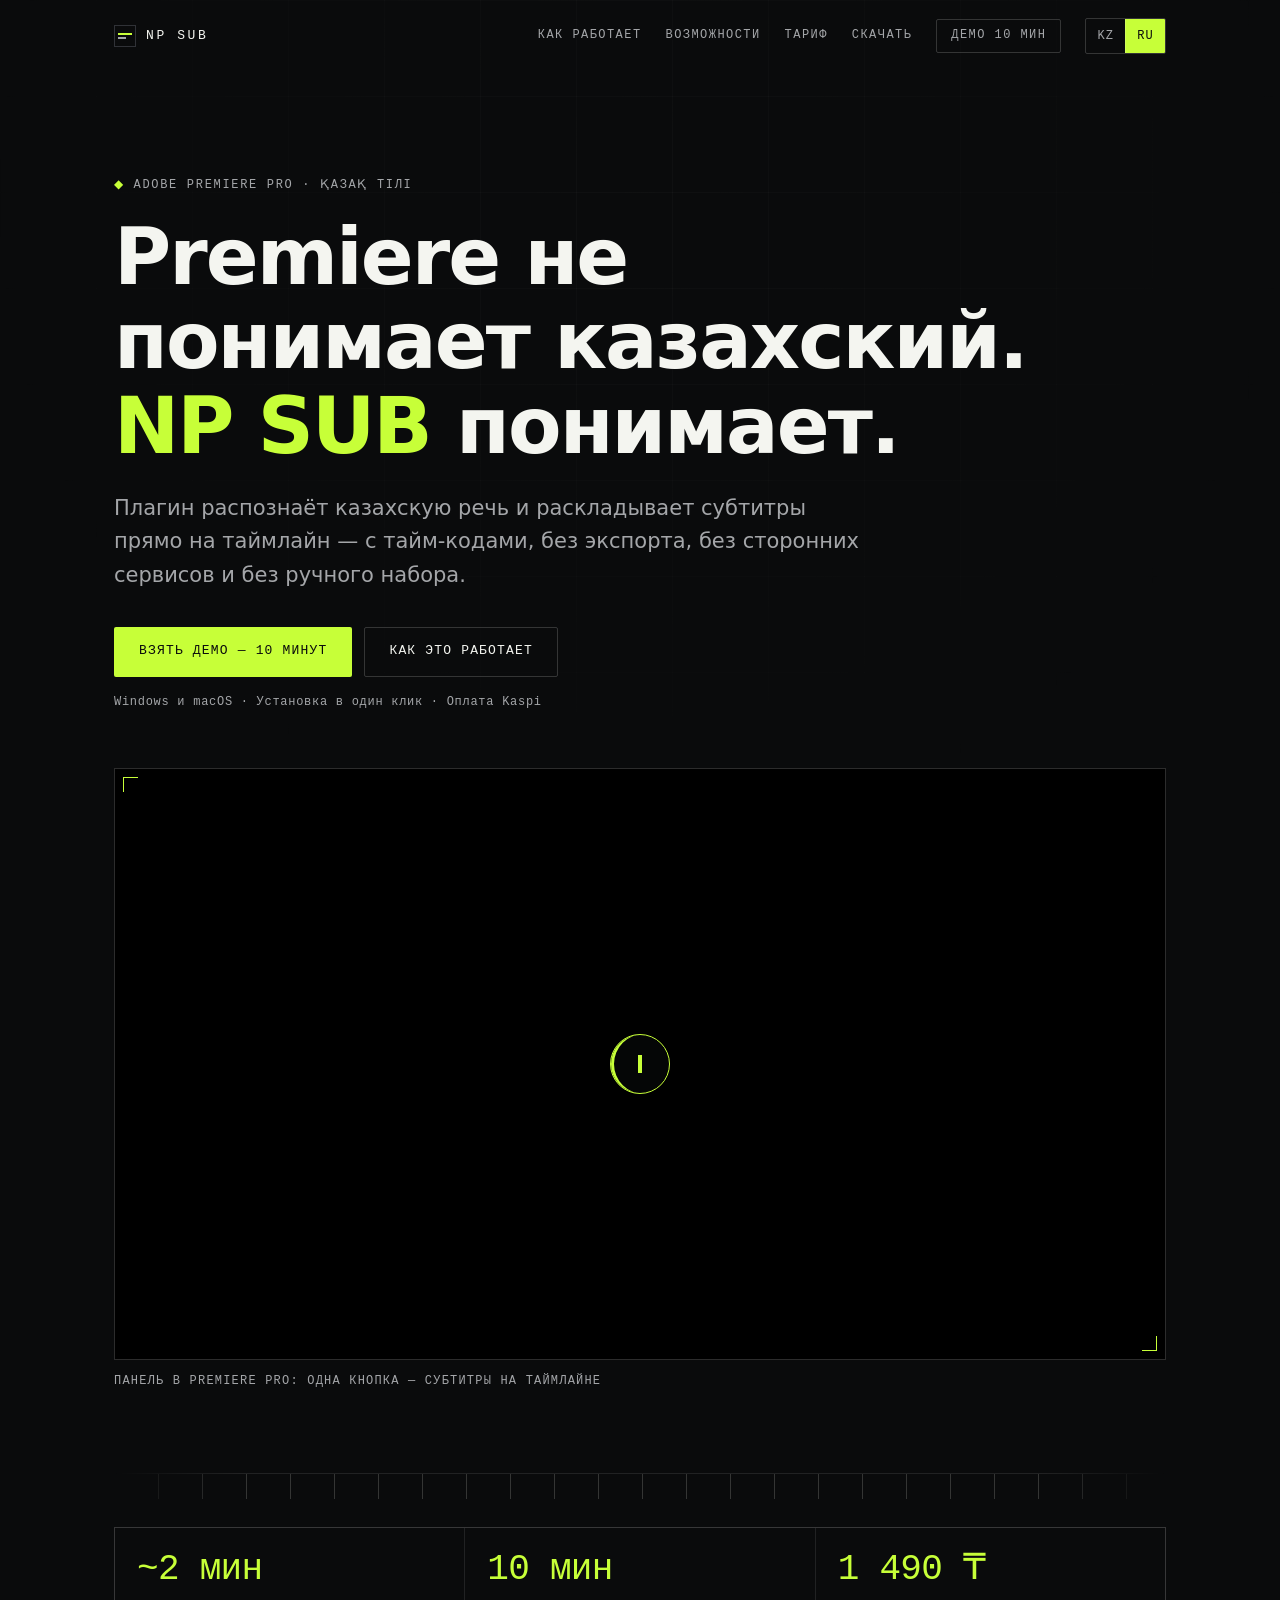
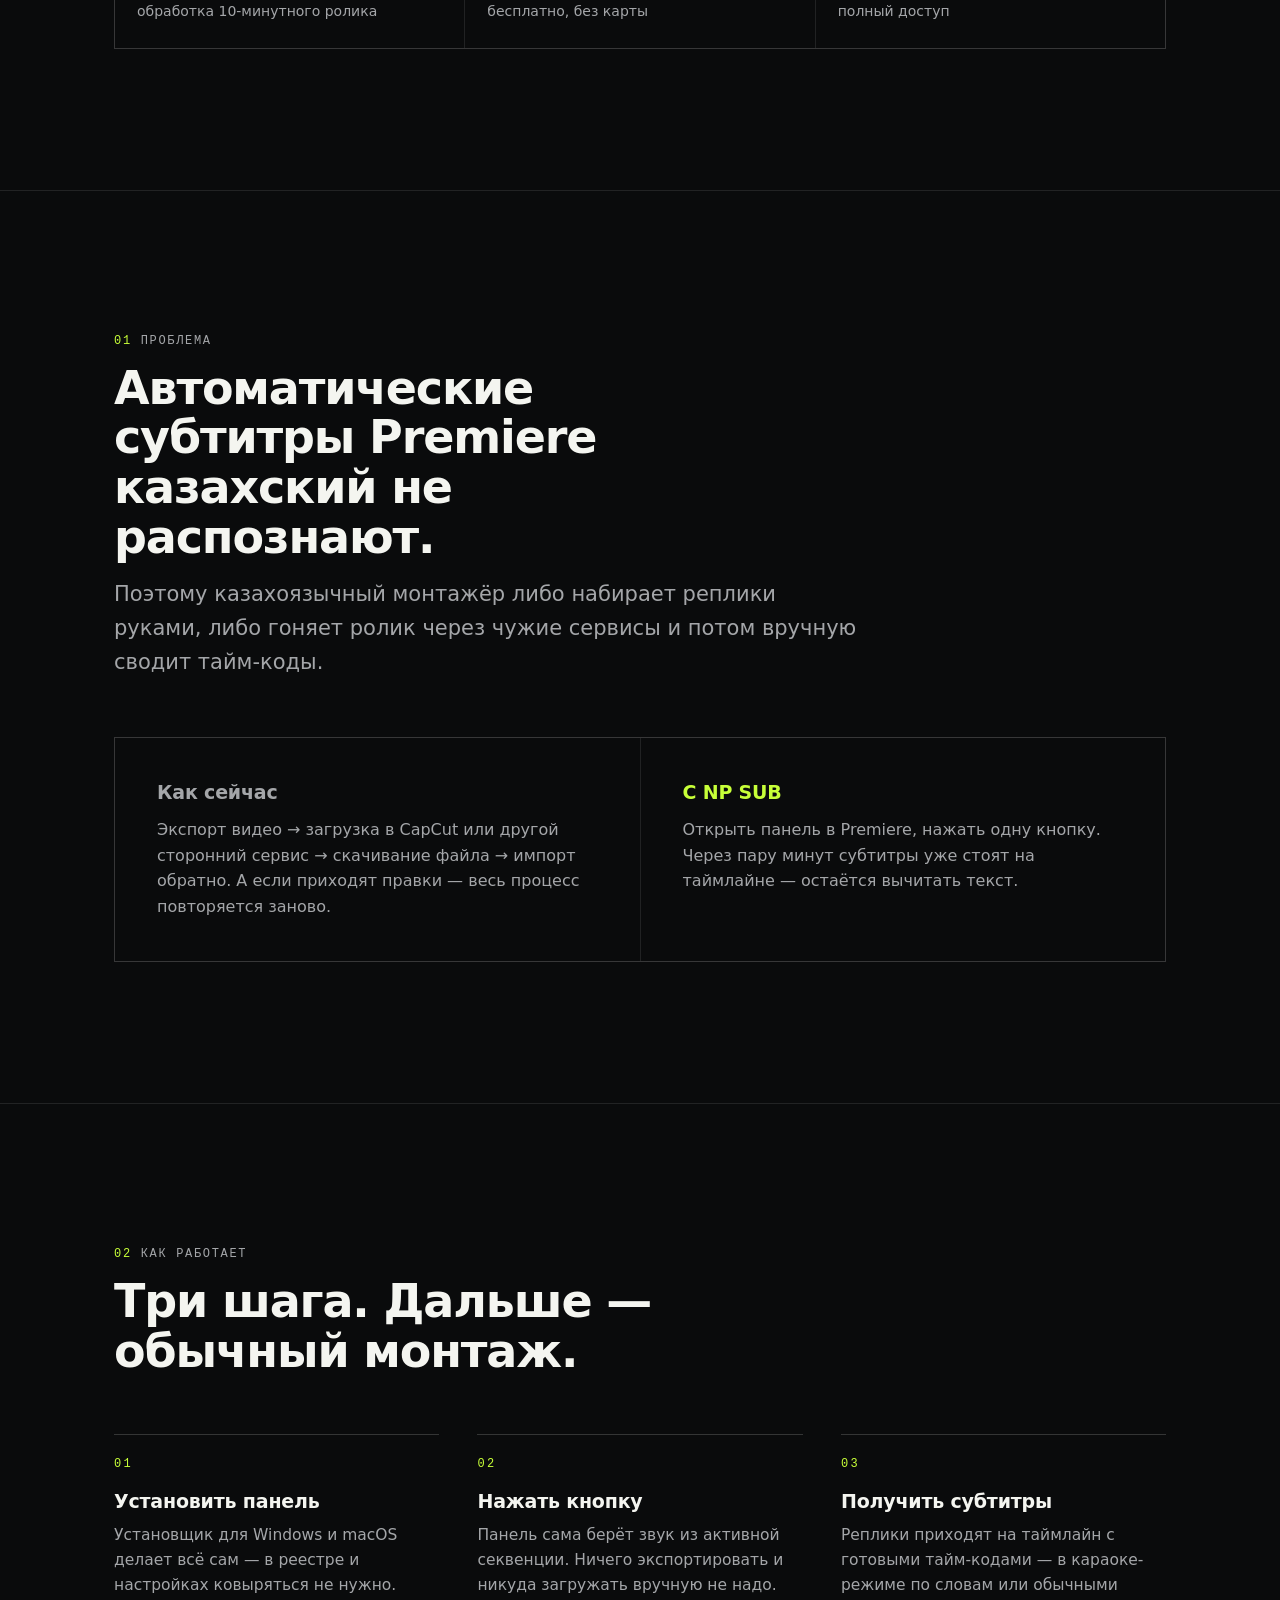
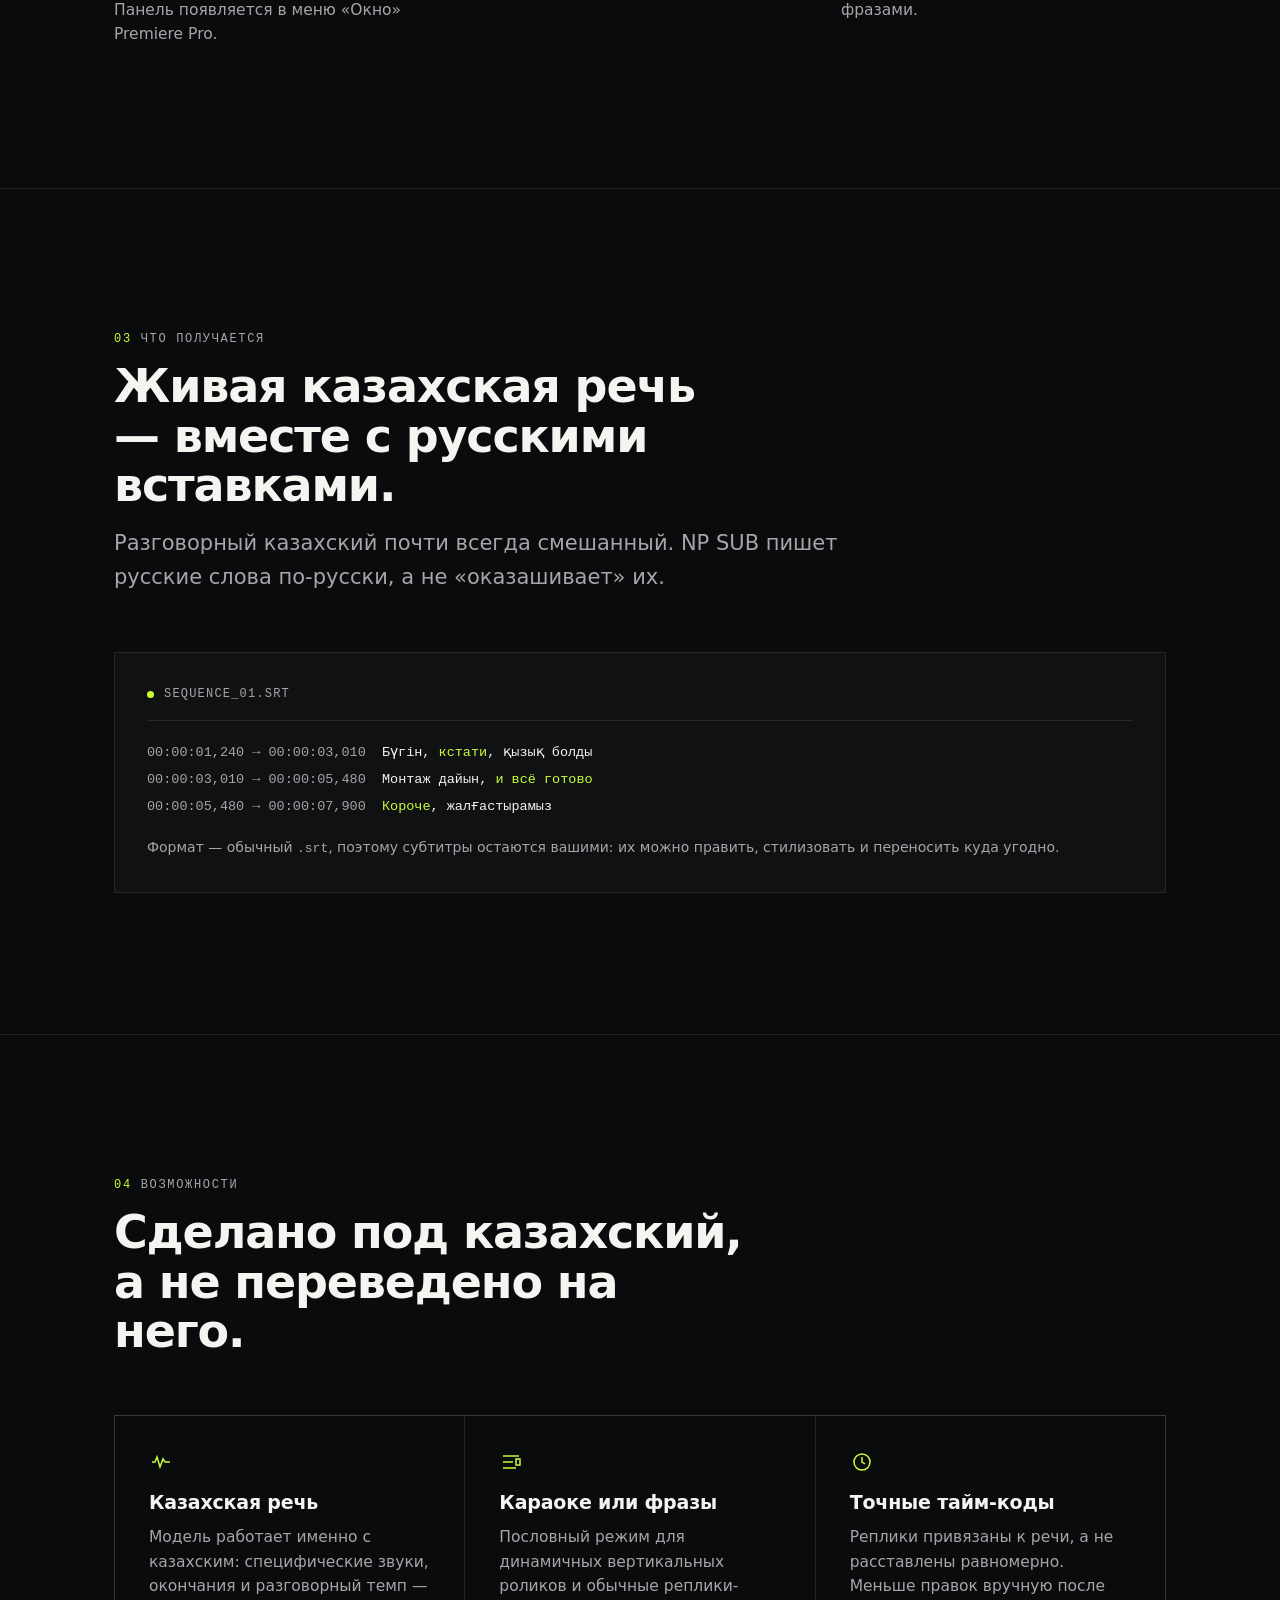
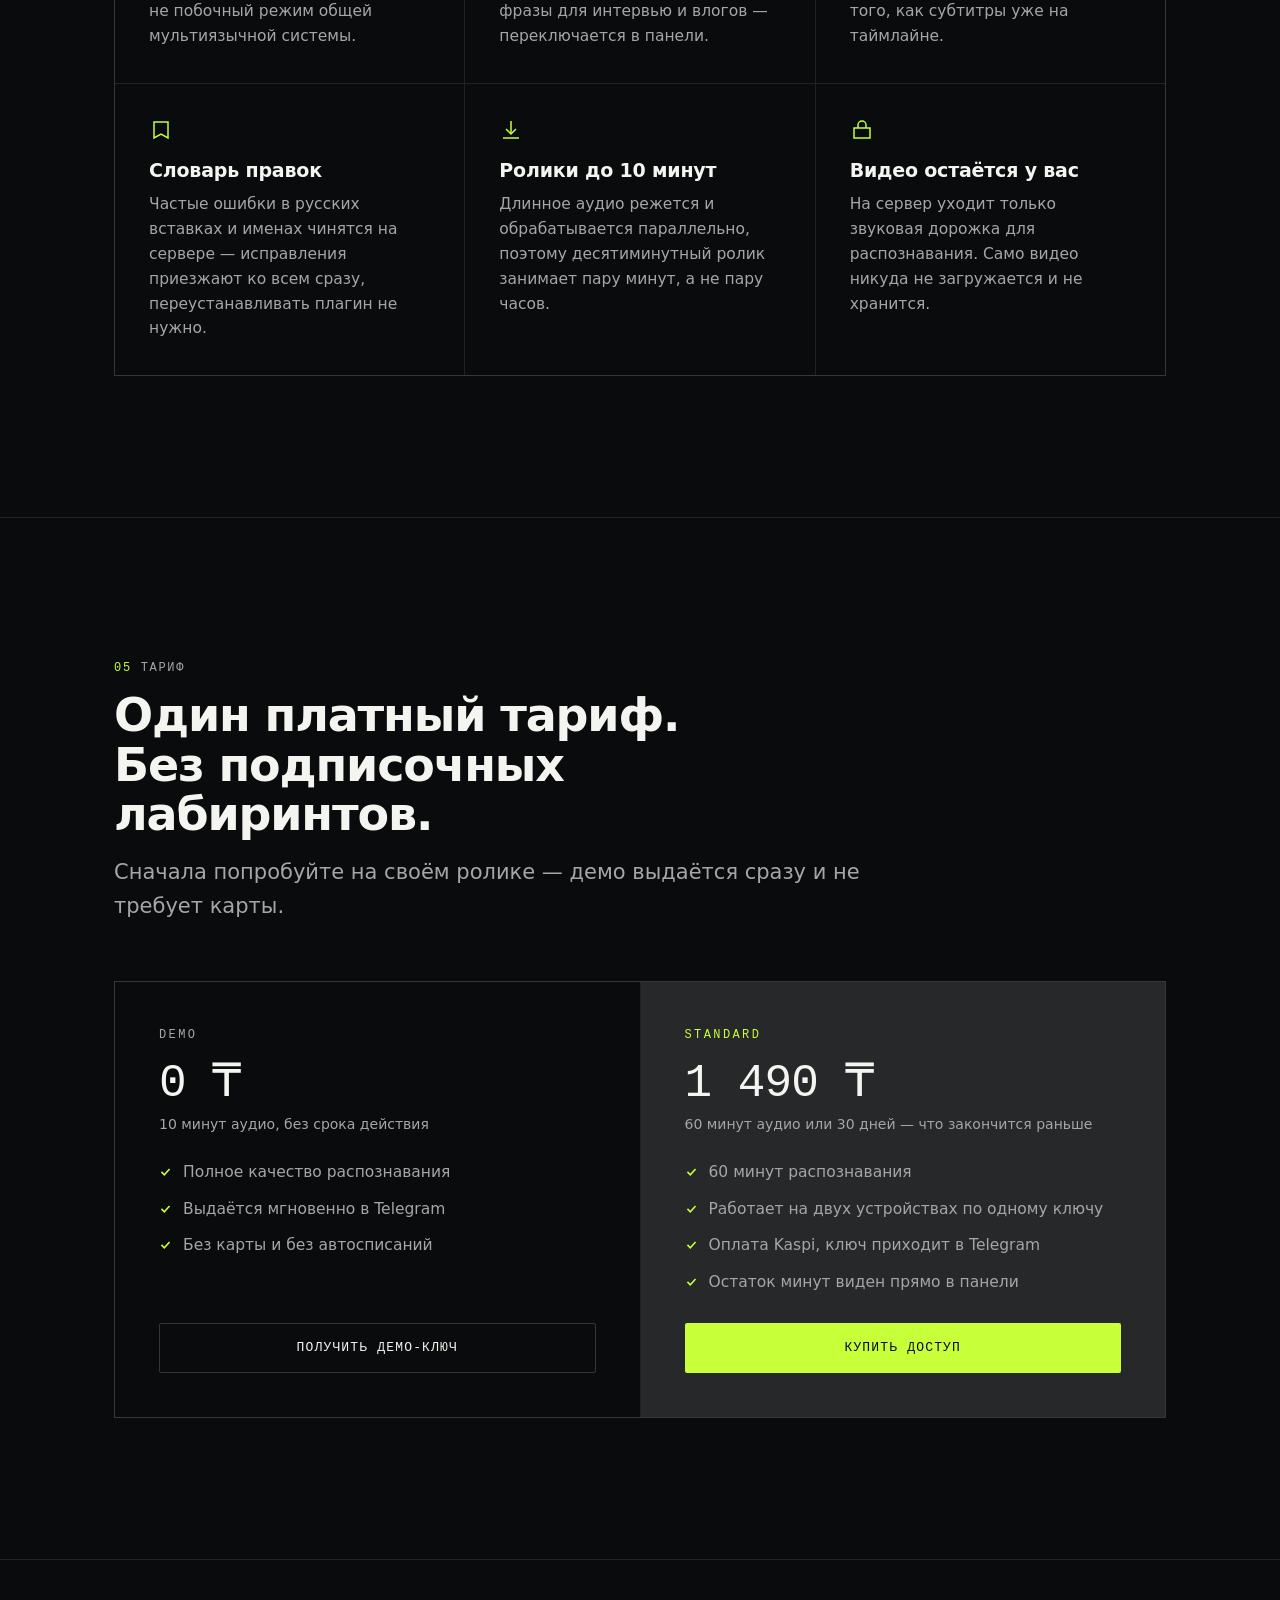
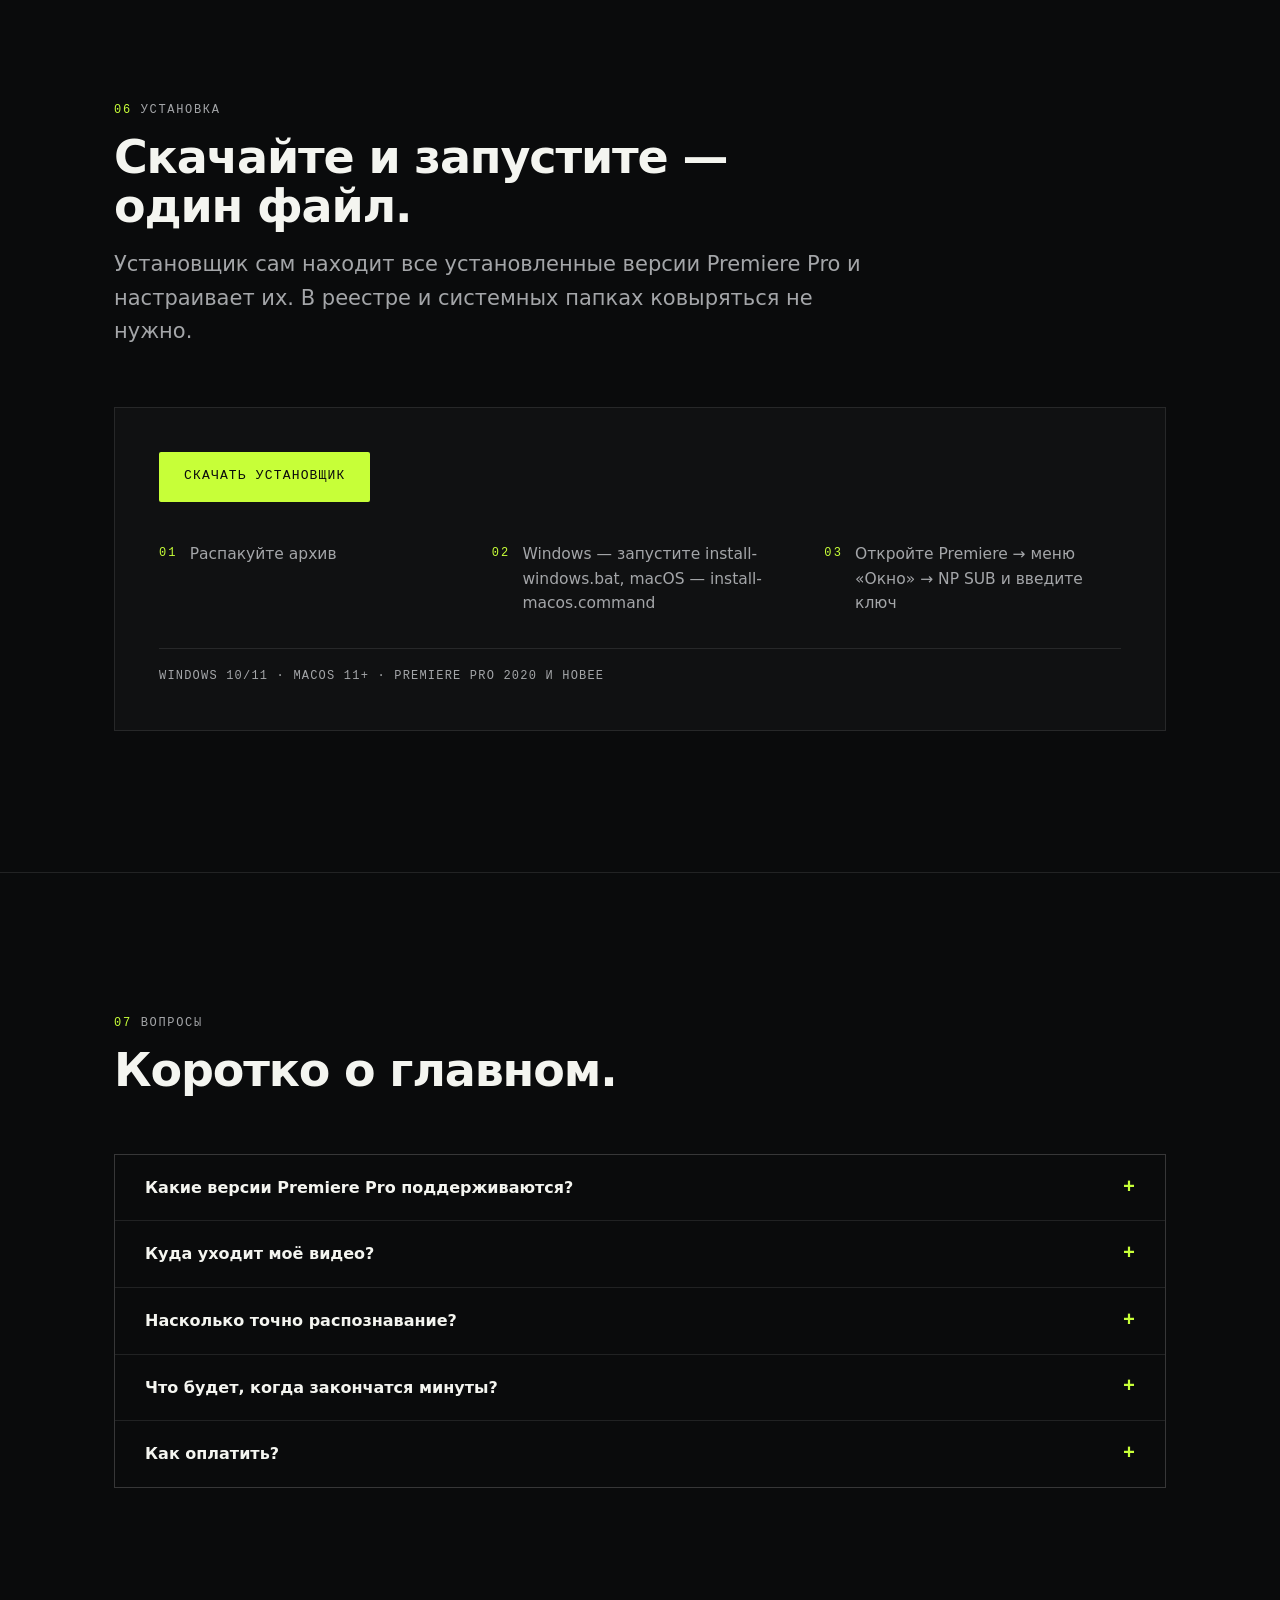
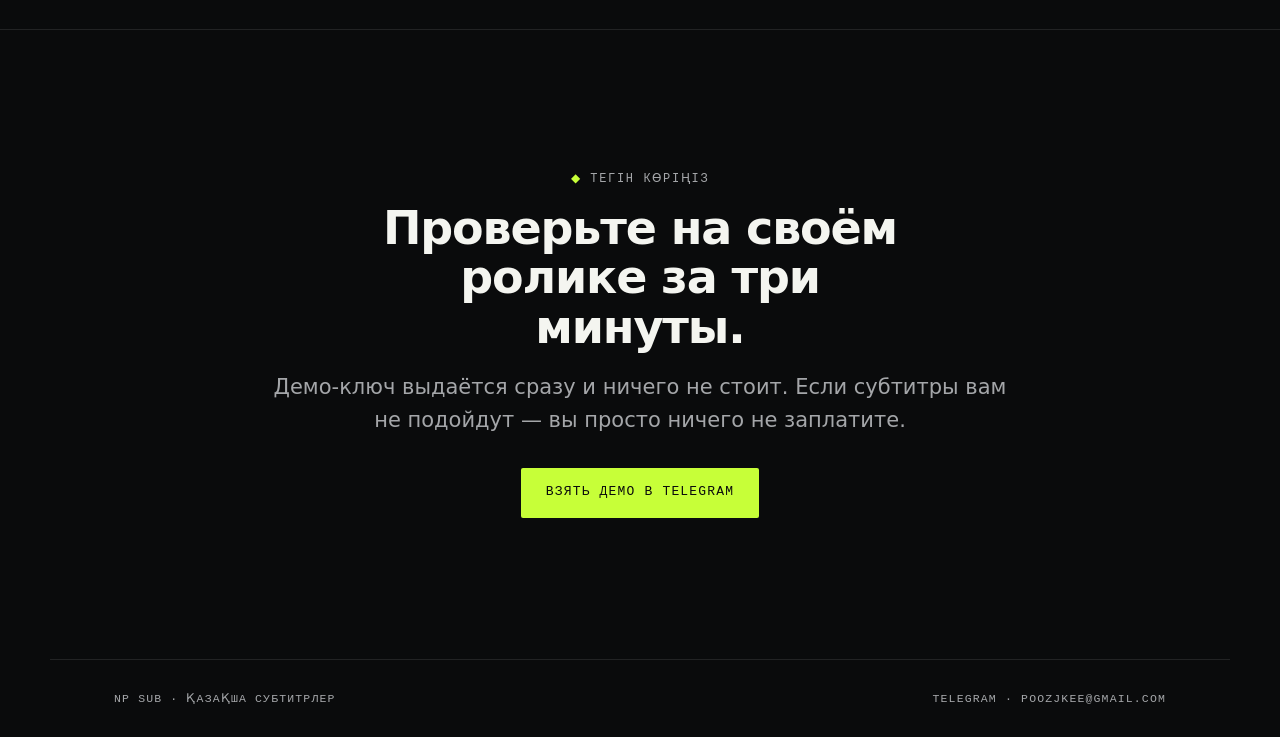
==== commit a5d657ea: "Обнови сайт (установщик 1.5.1)" ====
--- a/index.html
+++ b/index.html
@@ -4,7 +4,7 @@
 <meta charset="utf-8">
 <meta name="viewport" content="width=device-width, initial-scale=1">
 <title>NP SUB — қазақша субтитры прямо в Premiere Pro</title>
-<meta name="description" content="Плагин для Adobe Premiere Pro: распознаёт казахскую речь и ставит субтитры на таймлайн. Premiere этого не умеет — NP SUB умеет. Демо 3 минуты бесплатно.">
+<meta name="description" content="Плагин для Adobe Premiere Pro: распознаёт казахскую речь и ставит субтитры на таймлайн. Premiere этого не умеет — NP SUB умеет. Демо 10 минут бесплатно.">
 <meta property="og:title" content="NP SUB — қазақша субтитры прямо в Premiere Pro">
 <meta property="og:description" content="Premiere не понимает казахский. NP SUB понимает: одна кнопка — субтитры на таймлайне.">
 <meta property="og:type" content="website">
@@ -537,7 +537,7 @@
     <a href="#features" data-i18n="nav_features">Возможности</a>
     <a href="#pricing" data-i18n="nav_pricing">Тариф</a>
     <a href="#download" data-i18n="nav_download">Скачать</a>
-    <a class="nav-cta" href="#pricing" data-i18n="nav_cta">Демо 3 мин</a>
+    <a class="nav-cta" href="#pricing" data-i18n="nav_cta">Демо 10 мин</a>
     <div class="lang" role="group" aria-label="Тіл / Язык">
       <button type="button" data-lang="kk" aria-pressed="false">KZ</button>
       <button type="button" data-lang="ru" aria-pressed="true">RU</button>
@@ -553,7 +553,7 @@
       <h1 class="rise" data-i18n-html="hero_h1">Premiere не понимает казахский.<br><span class="lime">NP SUB</span> понимает.</h1>
       <p class="lead rise" data-i18n="hero_lead">Плагин распознаёт казахскую речь и раскладывает субтитры прямо на таймлайн — с тайм-кодами, без экспорта, без сторонних сервисов и без ручного набора.</p>
       <div class="hero-actions rise">
-        <a class="btn btn-primary" href="#pricing" data-i18n="hero_cta">Взять демо — 3 минуты</a>
+        <a class="btn btn-primary" href="#pricing" data-i18n="hero_cta">Взять демо — 10 минут</a>
         <a class="btn btn-ghost" href="#how" data-i18n="hero_cta2">Как это работает</a>
       </div>
       <p class="hero-note rise" style="margin-top:16px;" data-i18n="hero_note">Windows и macOS · Установка в один клик · Оплата Kaspi</p>
@@ -576,7 +576,7 @@
       <div class="ruler" aria-hidden="true"></div>
       <div class="stats rise">
         <div class="stat"><b data-i18n="stat1_v">~2 мин</b><span data-i18n="stat1_l">обработка 10-минутного ролика</span></div>
-        <div class="stat"><b data-i18n="stat2_v">3 мин</b><span data-i18n="stat2_l">бесплатно, без карты</span></div>
+        <div class="stat"><b data-i18n="stat2_v">10 мин</b><span data-i18n="stat2_l">бесплатно, без карты</span></div>
         <div class="stat"><b data-i18n="stat3_v">1 490 ₸</b><span data-i18n="stat3_l">полный доступ</span></div>
       </div>
     </div>
@@ -702,7 +702,7 @@
         <div class="plan">
           <span class="plan-name">Demo</span>
           <p class="price" data-i18n="p1_price">0 ₸</p>
-          <p class="price-note" data-i18n="p1_note">3 минуты аудио, без срока действия</p>
+          <p class="price-note" data-i18n="p1_note">10 минут аудио, без срока действия</p>
           <ul>
             <li><svg width="13" height="13" viewBox="0 0 16 16" fill="none" stroke="currentColor" stroke-width="2" aria-hidden="true"><path d="M3 8.5l3.5 3.5L13 5"/></svg><span data-i18n="p1_1">Полное качество распознавания</span></li>
             <li><svg width="13" height="13" viewBox="0 0 16 16" fill="none" stroke="currentColor" stroke-width="2" aria-hidden="true"><path d="M3 8.5l3.5 3.5L13 5"/></svg><span data-i18n="p1_2">Выдаётся мгновенно в Telegram</span></li>
@@ -802,7 +802,7 @@
 </footer>
 
 <div class="dock" id="dock">
-  <a class="btn btn-primary" href="#" data-bot="dock" data-i18n="dock_cta">Взять демо — 3 минуты</a>
+  <a class="btn btn-primary" href="#" data-bot="dock" data-i18n="dock_cta">Взять демо — 10 минут</a>
 </div>
 
 <script>
@@ -818,17 +818,17 @@
   kk: {
     title: "NP SUB — Premiere Pro-да қазақша субтитрлер",
     nav_how: "Қалай жұмыс істейді", nav_features: "Мүмкіндіктер",
-    nav_pricing: "Тариф", nav_cta: "Демо 3 мин",
+    nav_pricing: "Тариф", nav_cta: "Демо 10 мин",
 
     hero_kicker: "Adobe Premiere Pro · Қазақ тілі",
     hero_h1: "Premiere қазақшаны түсінбейді.<br><span class=\"lime\">NP SUB</span> түсінеді.",
     hero_lead: "Плагин қазақ тіліндегі сөзді танып, субтитрлерді тікелей таймлайнға қояды — тайм-кодтарымен, экспортсыз, бөгде сервистерсіз және қолмен терусіз.",
-    hero_cta: "Демо алу — 3 минут", hero_cta2: "Қалай жұмыс істейді",
+    hero_cta: "Демо алу — 10 минут", hero_cta2: "Қалай жұмыс істейді",
     hero_note: "Windows және macOS · Бір рет басып орнату · Kaspi арқылы төлем",
     video_caption: "Premiere Pro-дағы панель: бір батырма — таймлайндағы субтитрлер",
 
     stat1_v: "~2 мин", stat1_l: "10 минуттық роликті өңдеу",
-    stat2_v: "3 мин", stat2_l: "тегін, картасыз",
+    stat2_v: "10 мин", stat2_l: "тегін, картасыз",
     stat3_v: "1 490 ₸", stat3_l: "толық қолжетімділік",
 
     s1_kicker: "Мәселе",
@@ -871,7 +871,7 @@
     s5_kicker: "Тариф",
     s5_h2: "Бір ғана ақылы тариф. Шатастыратын жазылымдарсыз.",
     s5_lead: "Алдымен өз ролигіңізде байқап көріңіз — демо бірден беріледі және карта сұралмайды.",
-    p1_price: "0 ₸", p1_note: "3 минут дыбыс, мерзімсіз",
+    p1_price: "0 ₸", p1_note: "10 минут дыбыс, мерзімсіз",
     p1_1: "Тану сапасы толық көлемде",
     p1_2: "Telegram-да лезде беріледі",
     p1_3: "Картасыз, автоматты шегерімсіз",
@@ -908,23 +908,23 @@
     fin_h2: "Өз ролигіңізде үш минутта тексеріп көріңіз.",
     fin_lead: "Демо кілт бірден беріледі және тегін. Субтитрлер ұнамаса — ештеңе төлемейсіз.",
     fin_cta: "Telegram-нан демо алу",
-    dock_cta: "Демо алу — 3 минут",
+    dock_cta: "Демо алу — 10 минут",
     foot_1: "NP SUB · Қазақша субтитрлер"
   },
   ru: {
     title: "NP SUB — қазақша субтитры прямо в Premiere Pro",
     nav_how: "Как работает", nav_features: "Возможности",
-    nav_pricing: "Тариф", nav_cta: "Демо 3 мин",
+    nav_pricing: "Тариф", nav_cta: "Демо 10 мин",
 
     hero_kicker: "Adobe Premiere Pro · Қазақ тілі",
     hero_h1: "Premiere не понимает казахский.<br><span class=\"lime\">NP SUB</span> понимает.",
     hero_lead: "Плагин распознаёт казахскую речь и раскладывает субтитры прямо на таймлайн — с тайм-кодами, без экспорта, без сторонних сервисов и без ручного набора.",
-    hero_cta: "Взять демо — 3 минуты", hero_cta2: "Как это работает",
+    hero_cta: "Взять демо — 10 минут", hero_cta2: "Как это работает",
     hero_note: "Windows и macOS · Установка в один клик · Оплата Kaspi",
     video_caption: "Панель в Premiere Pro: одна кнопка — субтитры на таймлайне",
 
     stat1_v: "~2 мин", stat1_l: "обработка 10-минутного ролика",
-    stat2_v: "3 мин", stat2_l: "бесплатно, без карты",
+    stat2_v: "10 мин", stat2_l: "бесплатно, без карты",
     stat3_v: "1 490 ₸", stat3_l: "полный доступ",
 
     s1_kicker: "Проблема",
@@ -967,7 +967,7 @@
     s5_kicker: "Тариф",
     s5_h2: "Один платный тариф. Без подписочных лабиринтов.",
     s5_lead: "Сначала попробуйте на своём ролике — демо выдаётся сразу и не требует карты.",
-    p1_price: "0 ₸", p1_note: "3 минуты аудио, без срока действия",
+    p1_price: "0 ₸", p1_note: "10 минут аудио, без срока действия",
     p1_1: "Полное качество распознавания",
     p1_2: "Выдаётся мгновенно в Telegram",
     p1_3: "Без карты и без автосписаний",
@@ -1004,7 +1004,7 @@
     fin_h2: "Проверьте на своём ролике за три минуты.",
     fin_lead: "Демо-ключ выдаётся сразу и ничего не стоит. Если субтитры вам не подойдут — вы просто ничего не заплатите.",
     fin_cta: "Взять демо в Telegram",
-    dock_cta: "Взять демо — 3 минуты",
+    dock_cta: "Взять демо — 10 минут",
     foot_1: "NP SUB · Қазақша субтитрлер"
   }
 };
